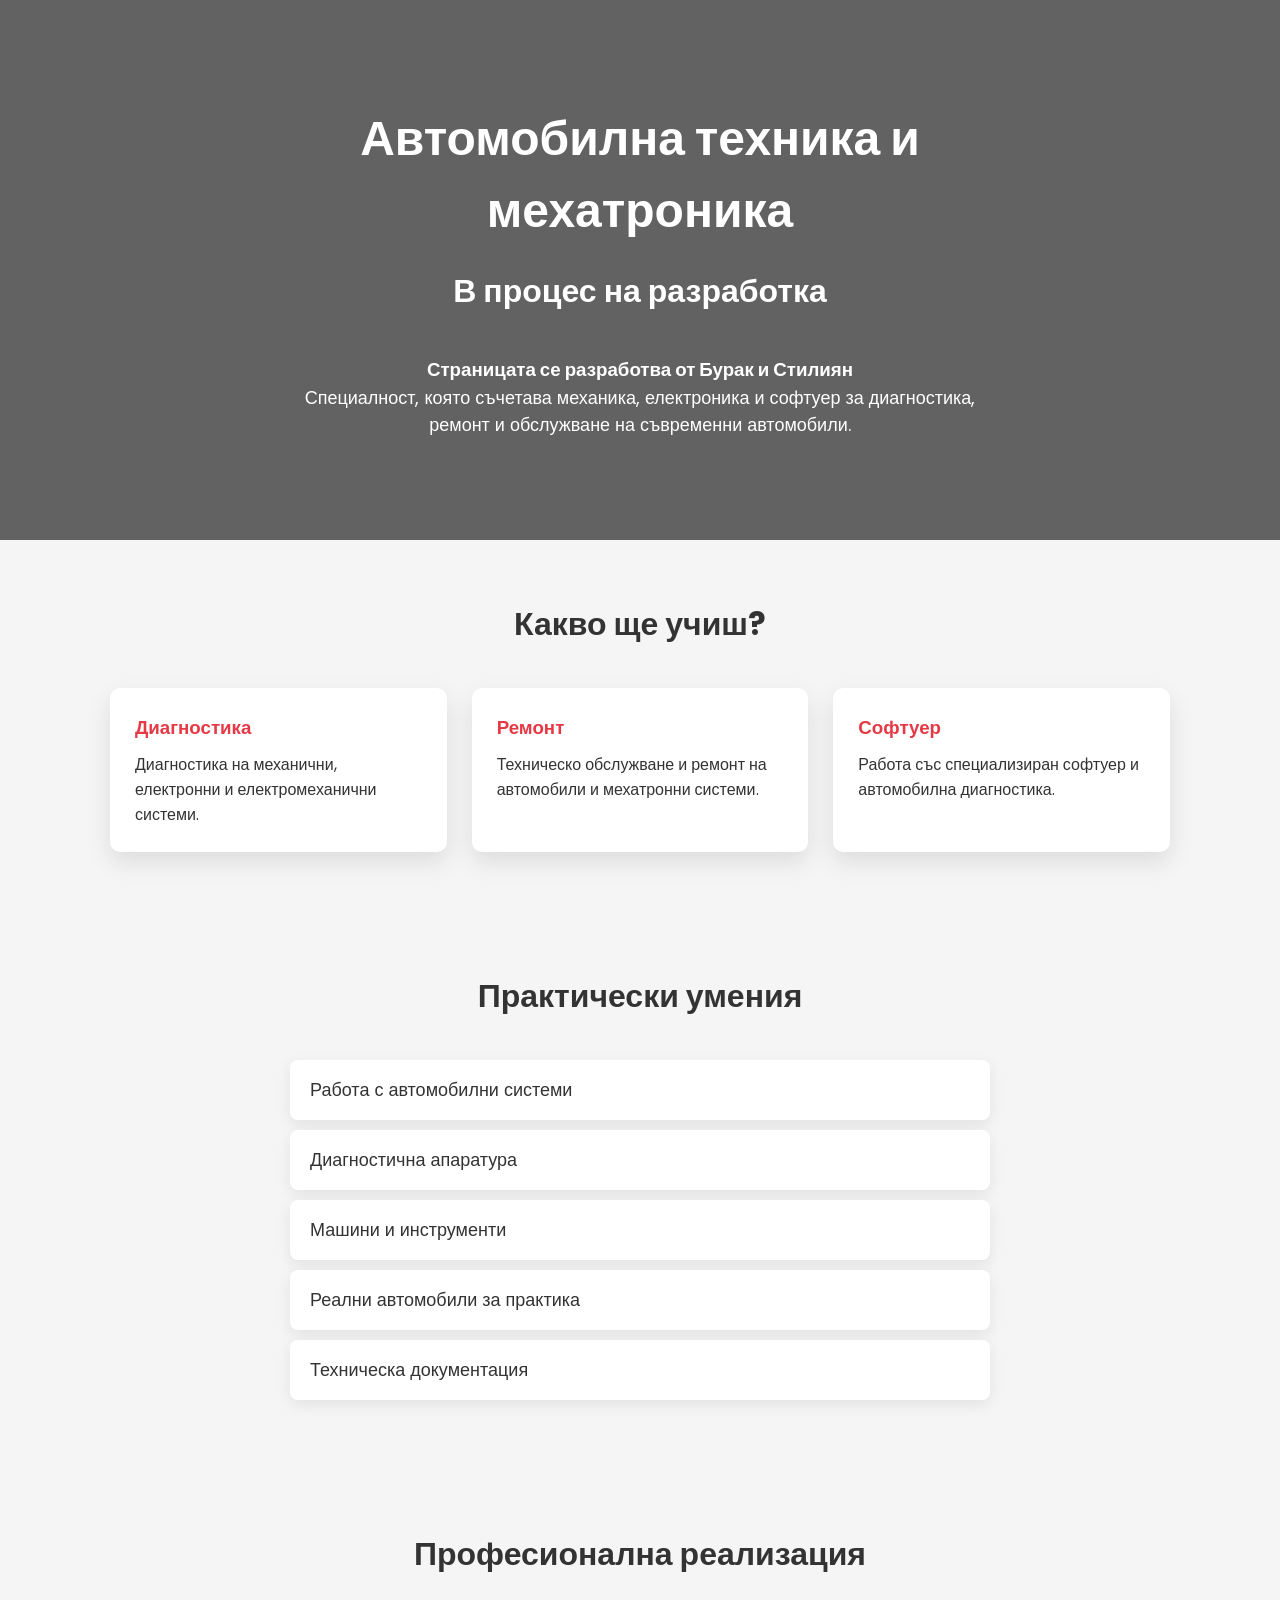
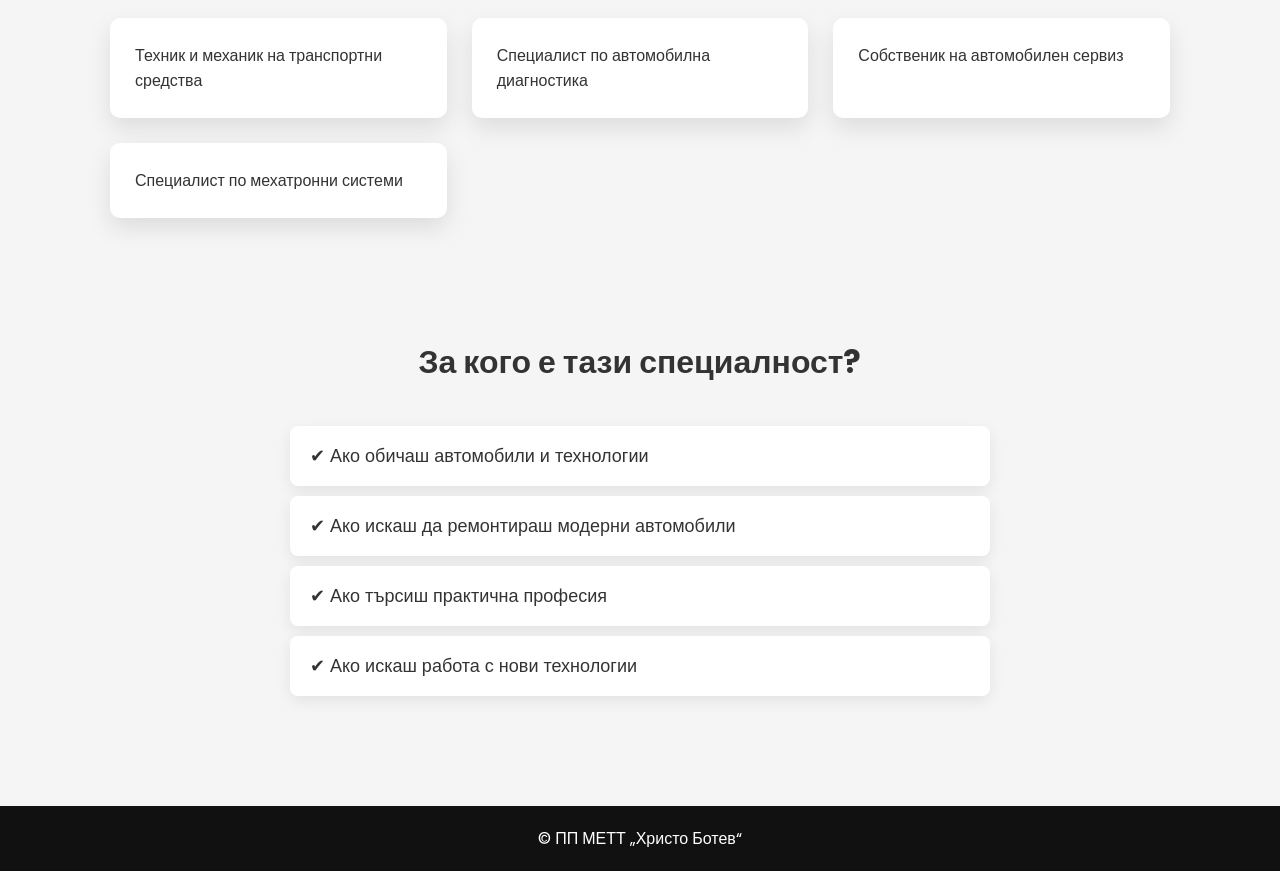
==== atm.html @ 53773944 "Burak index" ====
<!DOCTYPE html>
<html lang="bg">
<head>

<meta charset="UTF-8">
<meta name="viewport" content="width=device-width, initial-scale=1.0">

<title>Автомобилна техника и мехатроника</title>

<link rel="stylesheet" href="Styles/atm.css">

<link rel="preconnect" href="https://fonts.googleapis.com">
<link href="https://fonts.googleapis.com/css2?family=Poppins:wght@300;400;600&display=swap" rel="stylesheet">

</head>

<body>

<header class="hero">

<div class="hero-text">
<h1>Автомобилна техника и мехатроника</h1>
<h2>В процес на разработка</h2>
<h3>Страницата се разработва от Бурак и Стилиян</h3>

<p>
Специалност, която съчетава механика, електроника и софтуер за диагностика,
ремонт и обслужване на съвременни автомобили.
</p>

</div>

</header>


<section class="container">

<h2>Какво ще учиш?</h2>

<div class="cards">

<div class="card">
<h3>Диагностика</h3>
<p>
Диагностика на механични, електронни и електромеханични системи.
</p>
</div>

<div class="card">
<h3>Ремонт</h3>
<p>
Техническо обслужване и ремонт на автомобили и мехатронни системи.
</p>
</div>

<div class="card">
<h3>Софтуер</h3>
<p>
Работа със специализиран софтуер и автомобилна диагностика.
</p>
</div>

</div>

</section>


<section class="container">

<h2>Практически умения</h2>

<ul class="modern-list">

<li>Работа с автомобилни системи</li>
<li>Диагностична апаратура</li>
<li>Машини и инструменти</li>
<li>Реални автомобили за практика</li>
<li>Техническа документация</li>

</ul>

</section>


<section class="container">

<h2>Професионална реализация</h2>

<div class="cards">

<div class="card">
<p>Техник и механик на транспортни средства</p>
</div>

<div class="card">
<p>Специалист по автомобилна диагностика</p>
</div>

<div class="card">
<p>Собственик на автомобилен сервиз</p>
</div>

<div class="card">
<p>Специалист по мехатронни системи</p>
</div>

</div>

</section>


<section class="container">

<h2>За кого е тази специалност?</h2>

<ul class="modern-list">

<li>✔ Ако обичаш автомобили и технологии</li>
<li>✔ Ако искаш да ремонтираш модерни автомобили</li>
<li>✔ Ако търсиш практична професия</li>
<li>✔ Ако искаш работа с нови технологии</li>

</ul>

</section>


<footer>

<p>© ПП МЕТТ „Христо Ботев“</p>

</footer>


</body>
</html>
---- Styles/atm.css ----
*{
    margin:0;
    padding:0;
    box-sizing:border-box;
    }
    
    body{
    font-family:'Poppins',sans-serif;
    background:#f5f5f5;
    color:#333;
    }
    
    .hero{
    height:60vh;
    background:url("../Images/avtomobilna-tehnika-i-mehatronika/car1.jpg") center/cover no-repeat;
    display:flex;
    align-items:center;
    justify-content:center;
    text-align:center;
    color:white;
    position:relative;
    }
    
    .hero::after{
    content:"";
    position:absolute;
    top:0;
    left:0;
    width:100%;
    height:100%;
    background:rgba(0,0,0,0.6);
    }
    
    .hero-text{
    position:relative;
    z-index:2;
    max-width:700px;
    }
    
    .hero h1{
    font-size:48px;
    margin-bottom:20px;
    }
    
    .hero p{
    font-size:18px;
    }
    
    .container{
    max-width:1100px;
    margin:auto;
    padding:60px 20px;
    }
    
    h2{
    text-align:center;
    margin-bottom:40px;
    font-size:32px;
    }
    
    .cards{
    display:grid;
    grid-template-columns:repeat(auto-fit,minmax(250px,1fr));
    gap:25px;
    }
    
    .card{
    background:white;
    padding:25px;
    border-radius:10px;
    box-shadow:0 10px 25px rgba(0,0,0,0.1);
    transition:0.3s;
    }
    
    .card:hover{
    transform:translateY(-8px);
    }
    
    .card h3{
    margin-bottom:10px;
    color:#e63946;
    }
    
    .modern-list{
    list-style:none;
    max-width:700px;
    margin:auto;
    font-size:18px;
    line-height:2;
    }
    
    .modern-list li{
    background:white;
    margin:10px 0;
    padding:12px 20px;
    border-radius:8px;
    box-shadow:0 5px 15px rgba(0,0,0,0.08);
    }
    
    footer{
    background:#111;
    color:white;
    text-align:center;
    padding:20px;
    margin-top:40px;
    }
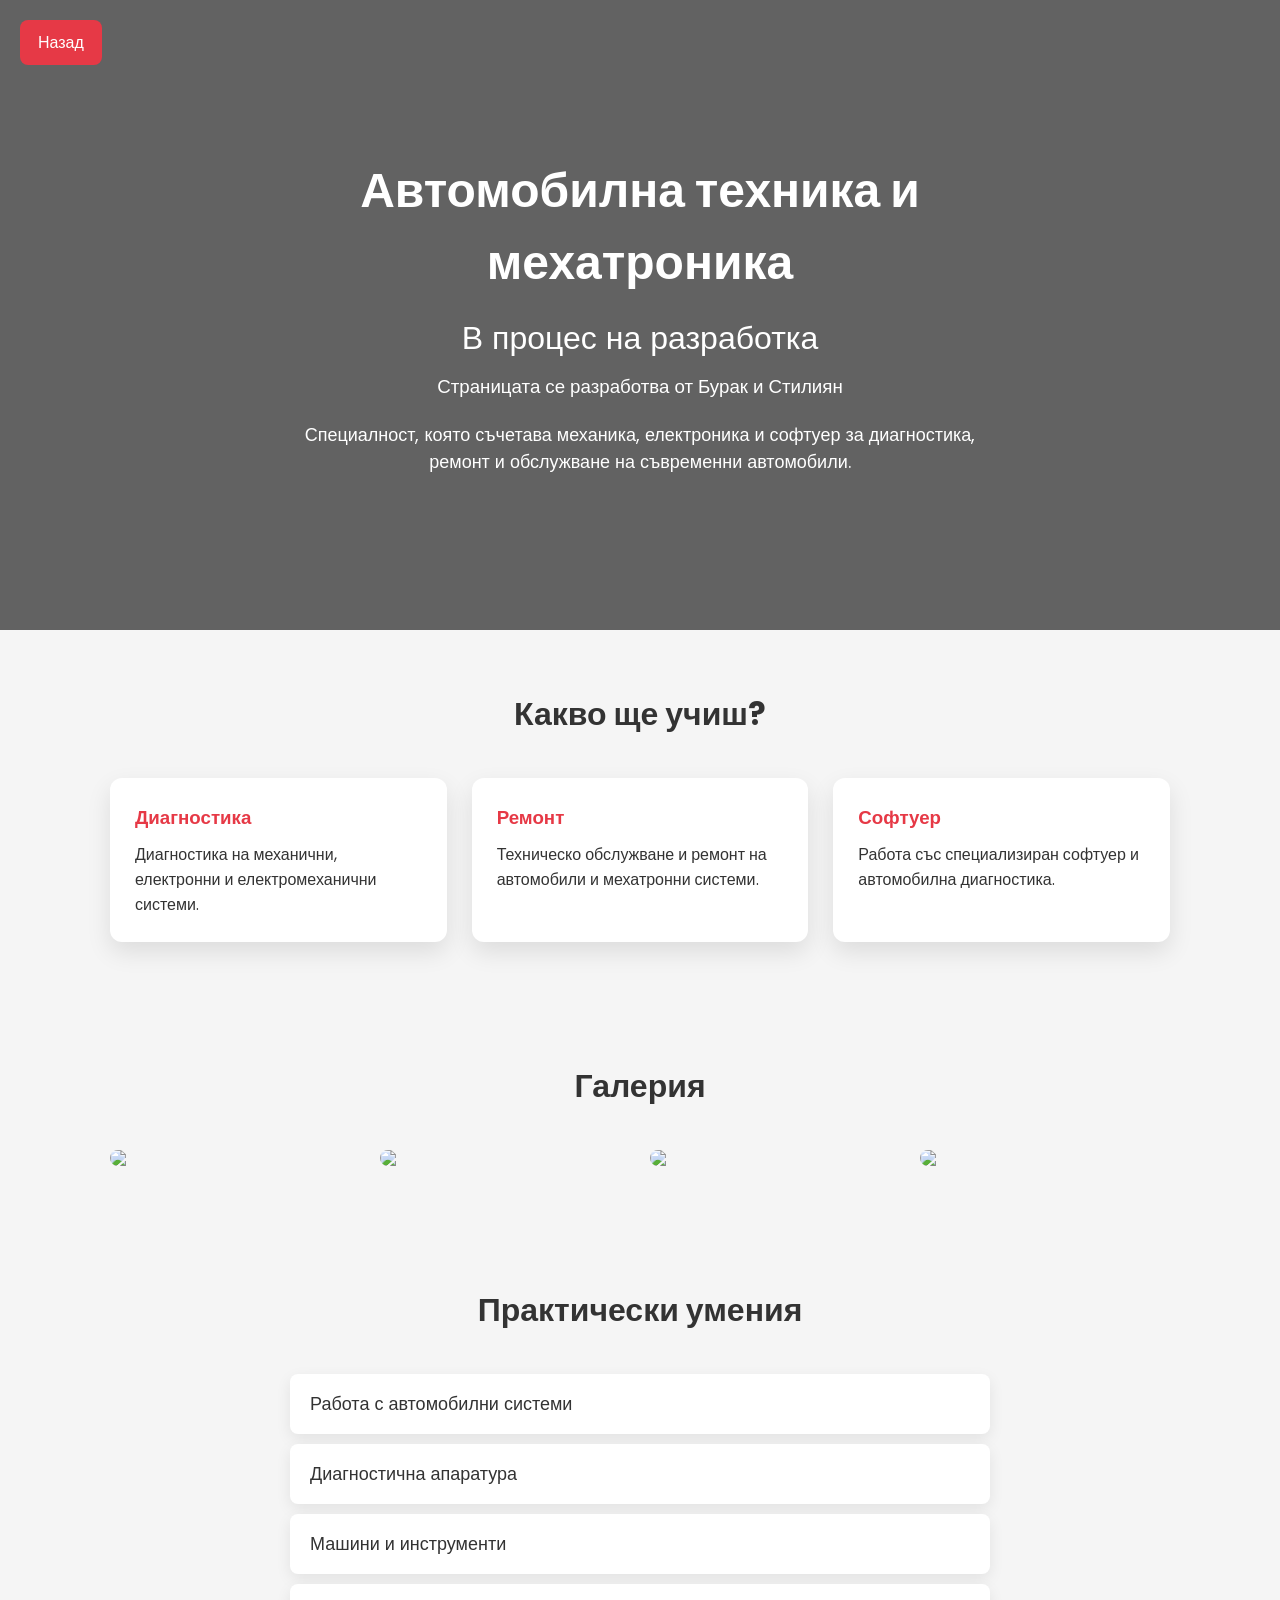
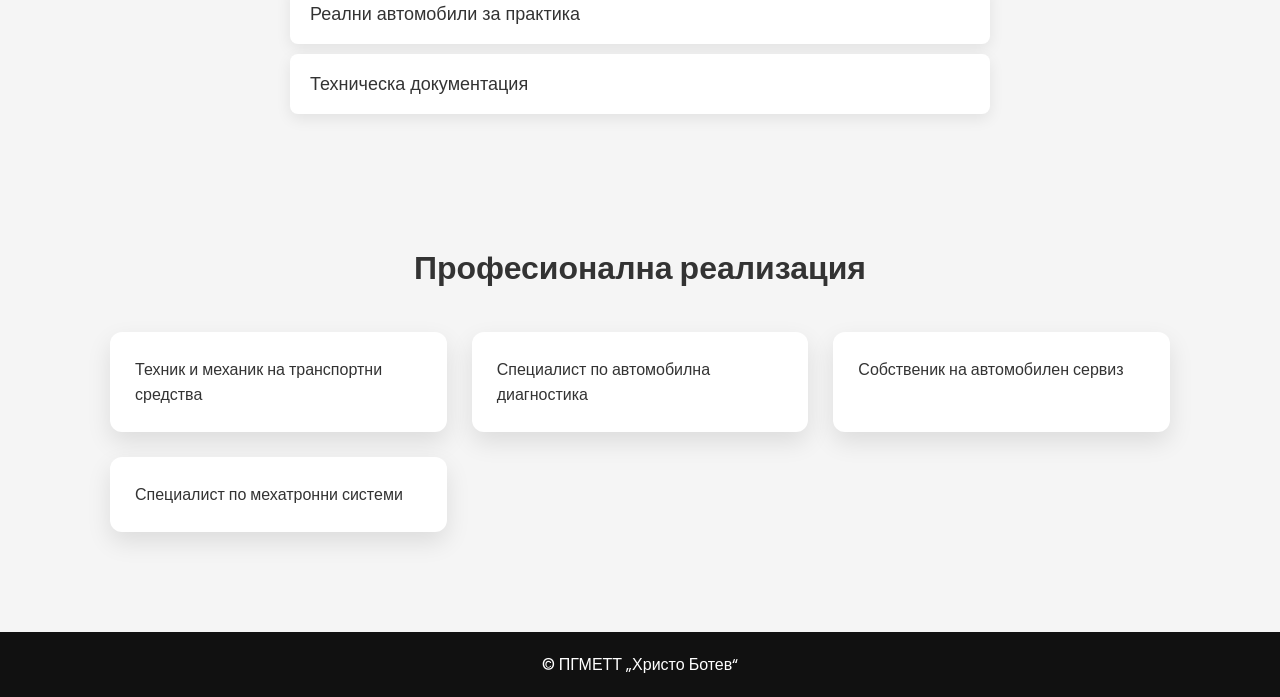
==== commit bb666bc5: "new added" ====
--- a/atm.html
+++ b/atm.html
@@ -9,12 +9,24 @@
 
 <link rel="stylesheet" href="Styles/atm.css">
 
-<link rel="preconnect" href="https://fonts.googleapis.com">
-<link href="https://fonts.googleapis.com/css2?family=Poppins:wght@300;400;600&display=swap" rel="stylesheet">
+<head>
 
-</head>
+    <meta charset="UTF-8">
+    <meta name="viewport" content="width=device-width, initial-scale=1.0">
+    
+    <title>Автомобилна техника и мехатроника</title>
+    
+    <link rel="stylesheet" href="Styles/atm.css">
+    
+    <link rel="preconnect" href="https://fonts.googleapis.com">
+    <link href="https://fonts.googleapis.com/css2?family=Poppins:wght@300;400;600&display=swap" rel="stylesheet">
+    
+    </head>       
+
 
 <body>
+ 
+    <a href="index.html" class="back-btn"> Назад</a>
 
 <header class="hero">
 
@@ -41,24 +53,34 @@
 
 <div class="card">
 <h3>Диагностика</h3>
-<p>
-Диагностика на механични, електронни и електромеханични системи.
-</p>
+<p>Диагностика на механични, електронни и електромеханични системи.</p>
 </div>
 
 <div class="card">
 <h3>Ремонт</h3>
-<p>
-Техническо обслужване и ремонт на автомобили и мехатронни системи.
-</p>
+<p>Техническо обслужване и ремонт на автомобили и мехатронни системи.</p>
 </div>
 
 <div class="card">
 <h3>Софтуер</h3>
-<p>
-Работа със специализиран софтуер и автомобилна диагностика.
-</p>
+<p>Работа със специализиран софтуер и автомобилна диагностика.</p>
 </div>
+
+</div>
+
+</section>
+
+
+<section class="container">
+
+<h2>Галерия</h2>
+
+<div class="gallery">
+
+<img src="Images/avtomobilna-tehnika-i-mehatronika/car1.jpg">
+<img src="Images/avtomobilna-tehnika-i-mehatronika/car2.jpg">
+<img src="Images/avtomobilna-tehnika-i-mehatronika/car3.jpg">
+<img src="Images/avtomobilna-tehnika-i-mehatronika/car4.jpg">
 
 </div>
 
@@ -109,28 +131,9 @@
 </section>
 
 
-<section class="container">
-
-<h2>За кого е тази специалност?</h2>
-
-<ul class="modern-list">
-
-<li>✔ Ако обичаш автомобили и технологии</li>
-<li>✔ Ако искаш да ремонтираш модерни автомобили</li>
-<li>✔ Ако търсиш практична професия</li>
-<li>✔ Ако искаш работа с нови технологии</li>
-
-</ul>
-
-</section>
-
-
 <footer>
-
-<p>© ПП МЕТТ „Христо Ботев“</p>
-
+<p>© ПГМЕТТ „Христо Ботев“</p>
 </footer>
-
 
 </body>
 </html>
--- a/Styles/atm.css
+++ b/Styles/atm.css
@@ -1,106 +1,169 @@
 *{
-    margin:0;
-    padding:0;
-    box-sizing:border-box;
-    }
-    
-    body{
-    font-family:'Poppins',sans-serif;
-    background:#f5f5f5;
-    color:#333;
-    }
-    
-    .hero{
-    height:60vh;
-    background:url("../Images/avtomobilna-tehnika-i-mehatronika/car1.jpg") center/cover no-repeat;
-    display:flex;
-    align-items:center;
-    justify-content:center;
-    text-align:center;
+margin:0;
+padding:0;
+box-sizing:border-box;
+}
+
+body{
+font-family:'Poppins',sans-serif;
+background:#f5f5f5;
+color:#333;
+}
+
+/* BACK BUTTON */
+
+.back-btn{
+    position:fixed;
+    top:20px;
+    left:20px;
+    background:#e63946;
     color:white;
-    position:relative;
-    }
-    
-    .hero::after{
-    content:"";
-    position:absolute;
-    top:0;
-    left:0;
-    width:100%;
-    height:100%;
-    background:rgba(0,0,0,0.6);
-    }
-    
-    .hero-text{
-    position:relative;
-    z-index:2;
-    max-width:700px;
-    }
-    
-    .hero h1{
-    font-size:48px;
-    margin-bottom:20px;
-    }
-    
-    .hero p{
-    font-size:18px;
-    }
-    
-    .container{
-    max-width:1100px;
-    margin:auto;
-    padding:60px 20px;
-    }
-    
-    h2{
-    text-align:center;
-    margin-bottom:40px;
-    font-size:32px;
-    }
-    
-    .cards{
-    display:grid;
-    grid-template-columns:repeat(auto-fit,minmax(250px,1fr));
-    gap:25px;
-    }
-    
-    .card{
-    background:white;
-    padding:25px;
-    border-radius:10px;
-    box-shadow:0 10px 25px rgba(0,0,0,0.1);
+    border:none;
+    padding:10px 18px;
+    border-radius:8px;
+    font-size:16px;
+    cursor:pointer;
+    z-index:1000;
     transition:0.3s;
-    }
-    
-    .card:hover{
-    transform:translateY(-8px);
-    }
-    
-    .card h3{
-    margin-bottom:10px;
-    color:#e63946;
-    }
-    
-    .modern-list{
-    list-style:none;
-    max-width:700px;
-    margin:auto;
-    font-size:18px;
-    line-height:2;
-    }
-    
-    .modern-list li{
-    background:white;
-    margin:10px 0;
-    padding:12px 20px;
-    border-radius:8px;
-    box-shadow:0 5px 15px rgba(0,0,0,0.08);
-    }
-    
-    footer{
-    background:#111;
-    color:white;
-    text-align:center;
-    padding:20px;
-    margin-top:40px;
-    }+    text-decoration: none;  /* премахва подчертаването */
+    display: inline-block;  /* гарантира, че padding работи добре */
+  }
+  
+  .back-btn:hover{
+    background:#c1121f;
+  }
+
+/* HERO */
+
+.hero{
+height:70vh;
+background:url("../Images/avtomobilna-tehnika-i-mehatronika/car1.jpg") center/cover no-repeat;
+display:flex;
+align-items:center;
+justify-content:center;
+text-align:center;
+color:white;
+position:relative;
+}
+
+.hero::after{
+content:"";
+position:absolute;
+top:0;
+left:0;
+width:100%;
+height:100%;
+background:rgba(0,0,0,0.6);
+}
+
+.hero-text{
+position:relative;
+z-index:2;
+max-width:700px;
+}
+
+.hero h1{
+font-size:48px;
+margin-bottom:15px;
+}
+
+.hero h2{
+font-weight:300;
+margin-bottom:10px;
+}
+
+.hero h3{
+font-weight:300;
+margin-bottom:20px;
+}
+
+.hero p{
+font-size:18px;
+}
+
+/* SECTIONS */
+
+.container{
+max-width:1100px;
+margin:auto;
+padding:60px 20px;
+}
+
+h2{
+text-align:center;
+margin-bottom:40px;
+font-size:32px;
+}
+
+/* CARDS */
+
+.cards{
+display:grid;
+grid-template-columns:repeat(auto-fit,minmax(250px,1fr));
+gap:25px;
+}
+
+.card{
+background:white;
+padding:25px;
+border-radius:12px;
+box-shadow:0 10px 25px rgba(0,0,0,0.1);
+transition:0.3s;
+}
+
+.card:hover{
+transform:translateY(-10px);
+box-shadow:0 15px 35px rgba(0,0,0,0.15);
+}
+
+.card h3{
+margin-bottom:10px;
+color:#e63946;
+}
+
+/* LIST */
+
+.modern-list{
+list-style:none;
+max-width:700px;
+margin:auto;
+font-size:18px;
+line-height:2;
+}
+
+.modern-list li{
+background:white;
+margin:10px 0;
+padding:12px 20px;
+border-radius:8px;
+box-shadow:0 5px 15px rgba(0,0,0,0.08);
+}
+
+/* GALLERY */
+
+.gallery{
+display:grid;
+grid-template-columns:repeat(auto-fit,minmax(250px,1fr));
+gap:20px;
+}
+
+.gallery img{
+width:100%;
+border-radius:10px;
+transition:0.4s;
+cursor:pointer;
+}
+
+.gallery img:hover{
+transform:scale(1.05);
+}
+
+/* FOOTER */
+
+footer{
+background:#111;
+color:white;
+text-align:center;
+padding:20px;
+margin-top:40px;
+}
--- a/Styles/atm.css
+++ b/Styles/atm.css
@@ -1,106 +1,169 @@
 *{
-    margin:0;
-    padding:0;
-    box-sizing:border-box;
-    }
-    
-    body{
-    font-family:'Poppins',sans-serif;
-    background:#f5f5f5;
-    color:#333;
-    }
-    
-    .hero{
-    height:60vh;
-    background:url("../Images/avtomobilna-tehnika-i-mehatronika/car1.jpg") center/cover no-repeat;
-    display:flex;
-    align-items:center;
-    justify-content:center;
-    text-align:center;
+margin:0;
+padding:0;
+box-sizing:border-box;
+}
+
+body{
+font-family:'Poppins',sans-serif;
+background:#f5f5f5;
+color:#333;
+}
+
+/* BACK BUTTON */
+
+.back-btn{
+    position:fixed;
+    top:20px;
+    left:20px;
+    background:#e63946;
     color:white;
-    position:relative;
-    }
-    
-    .hero::after{
-    content:"";
-    position:absolute;
-    top:0;
-    left:0;
-    width:100%;
-    height:100%;
-    background:rgba(0,0,0,0.6);
-    }
-    
-    .hero-text{
-    position:relative;
-    z-index:2;
-    max-width:700px;
-    }
-    
-    .hero h1{
-    font-size:48px;
-    margin-bottom:20px;
-    }
-    
-    .hero p{
-    font-size:18px;
-    }
-    
-    .container{
-    max-width:1100px;
-    margin:auto;
-    padding:60px 20px;
-    }
-    
-    h2{
-    text-align:center;
-    margin-bottom:40px;
-    font-size:32px;
-    }
-    
-    .cards{
-    display:grid;
-    grid-template-columns:repeat(auto-fit,minmax(250px,1fr));
-    gap:25px;
-    }
-    
-    .card{
-    background:white;
-    padding:25px;
-    border-radius:10px;
-    box-shadow:0 10px 25px rgba(0,0,0,0.1);
+    border:none;
+    padding:10px 18px;
+    border-radius:8px;
+    font-size:16px;
+    cursor:pointer;
+    z-index:1000;
     transition:0.3s;
-    }
-    
-    .card:hover{
-    transform:translateY(-8px);
-    }
-    
-    .card h3{
-    margin-bottom:10px;
-    color:#e63946;
-    }
-    
-    .modern-list{
-    list-style:none;
-    max-width:700px;
-    margin:auto;
-    font-size:18px;
-    line-height:2;
-    }
-    
-    .modern-list li{
-    background:white;
-    margin:10px 0;
-    padding:12px 20px;
-    border-radius:8px;
-    box-shadow:0 5px 15px rgba(0,0,0,0.08);
-    }
-    
-    footer{
-    background:#111;
-    color:white;
-    text-align:center;
-    padding:20px;
-    margin-top:40px;
-    }+    text-decoration: none;  /* премахва подчертаването */
+    display: inline-block;  /* гарантира, че padding работи добре */
+  }
+  
+  .back-btn:hover{
+    background:#c1121f;
+  }
+
+/* HERO */
+
+.hero{
+height:70vh;
+background:url("../Images/avtomobilna-tehnika-i-mehatronika/car1.jpg") center/cover no-repeat;
+display:flex;
+align-items:center;
+justify-content:center;
+text-align:center;
+color:white;
+position:relative;
+}
+
+.hero::after{
+content:"";
+position:absolute;
+top:0;
+left:0;
+width:100%;
+height:100%;
+background:rgba(0,0,0,0.6);
+}
+
+.hero-text{
+position:relative;
+z-index:2;
+max-width:700px;
+}
+
+.hero h1{
+font-size:48px;
+margin-bottom:15px;
+}
+
+.hero h2{
+font-weight:300;
+margin-bottom:10px;
+}
+
+.hero h3{
+font-weight:300;
+margin-bottom:20px;
+}
+
+.hero p{
+font-size:18px;
+}
+
+/* SECTIONS */
+
+.container{
+max-width:1100px;
+margin:auto;
+padding:60px 20px;
+}
+
+h2{
+text-align:center;
+margin-bottom:40px;
+font-size:32px;
+}
+
+/* CARDS */
+
+.cards{
+display:grid;
+grid-template-columns:repeat(auto-fit,minmax(250px,1fr));
+gap:25px;
+}
+
+.card{
+background:white;
+padding:25px;
+border-radius:12px;
+box-shadow:0 10px 25px rgba(0,0,0,0.1);
+transition:0.3s;
+}
+
+.card:hover{
+transform:translateY(-10px);
+box-shadow:0 15px 35px rgba(0,0,0,0.15);
+}
+
+.card h3{
+margin-bottom:10px;
+color:#e63946;
+}
+
+/* LIST */
+
+.modern-list{
+list-style:none;
+max-width:700px;
+margin:auto;
+font-size:18px;
+line-height:2;
+}
+
+.modern-list li{
+background:white;
+margin:10px 0;
+padding:12px 20px;
+border-radius:8px;
+box-shadow:0 5px 15px rgba(0,0,0,0.08);
+}
+
+/* GALLERY */
+
+.gallery{
+display:grid;
+grid-template-columns:repeat(auto-fit,minmax(250px,1fr));
+gap:20px;
+}
+
+.gallery img{
+width:100%;
+border-radius:10px;
+transition:0.4s;
+cursor:pointer;
+}
+
+.gallery img:hover{
+transform:scale(1.05);
+}
+
+/* FOOTER */
+
+footer{
+background:#111;
+color:white;
+text-align:center;
+padding:20px;
+margin-top:40px;
+}
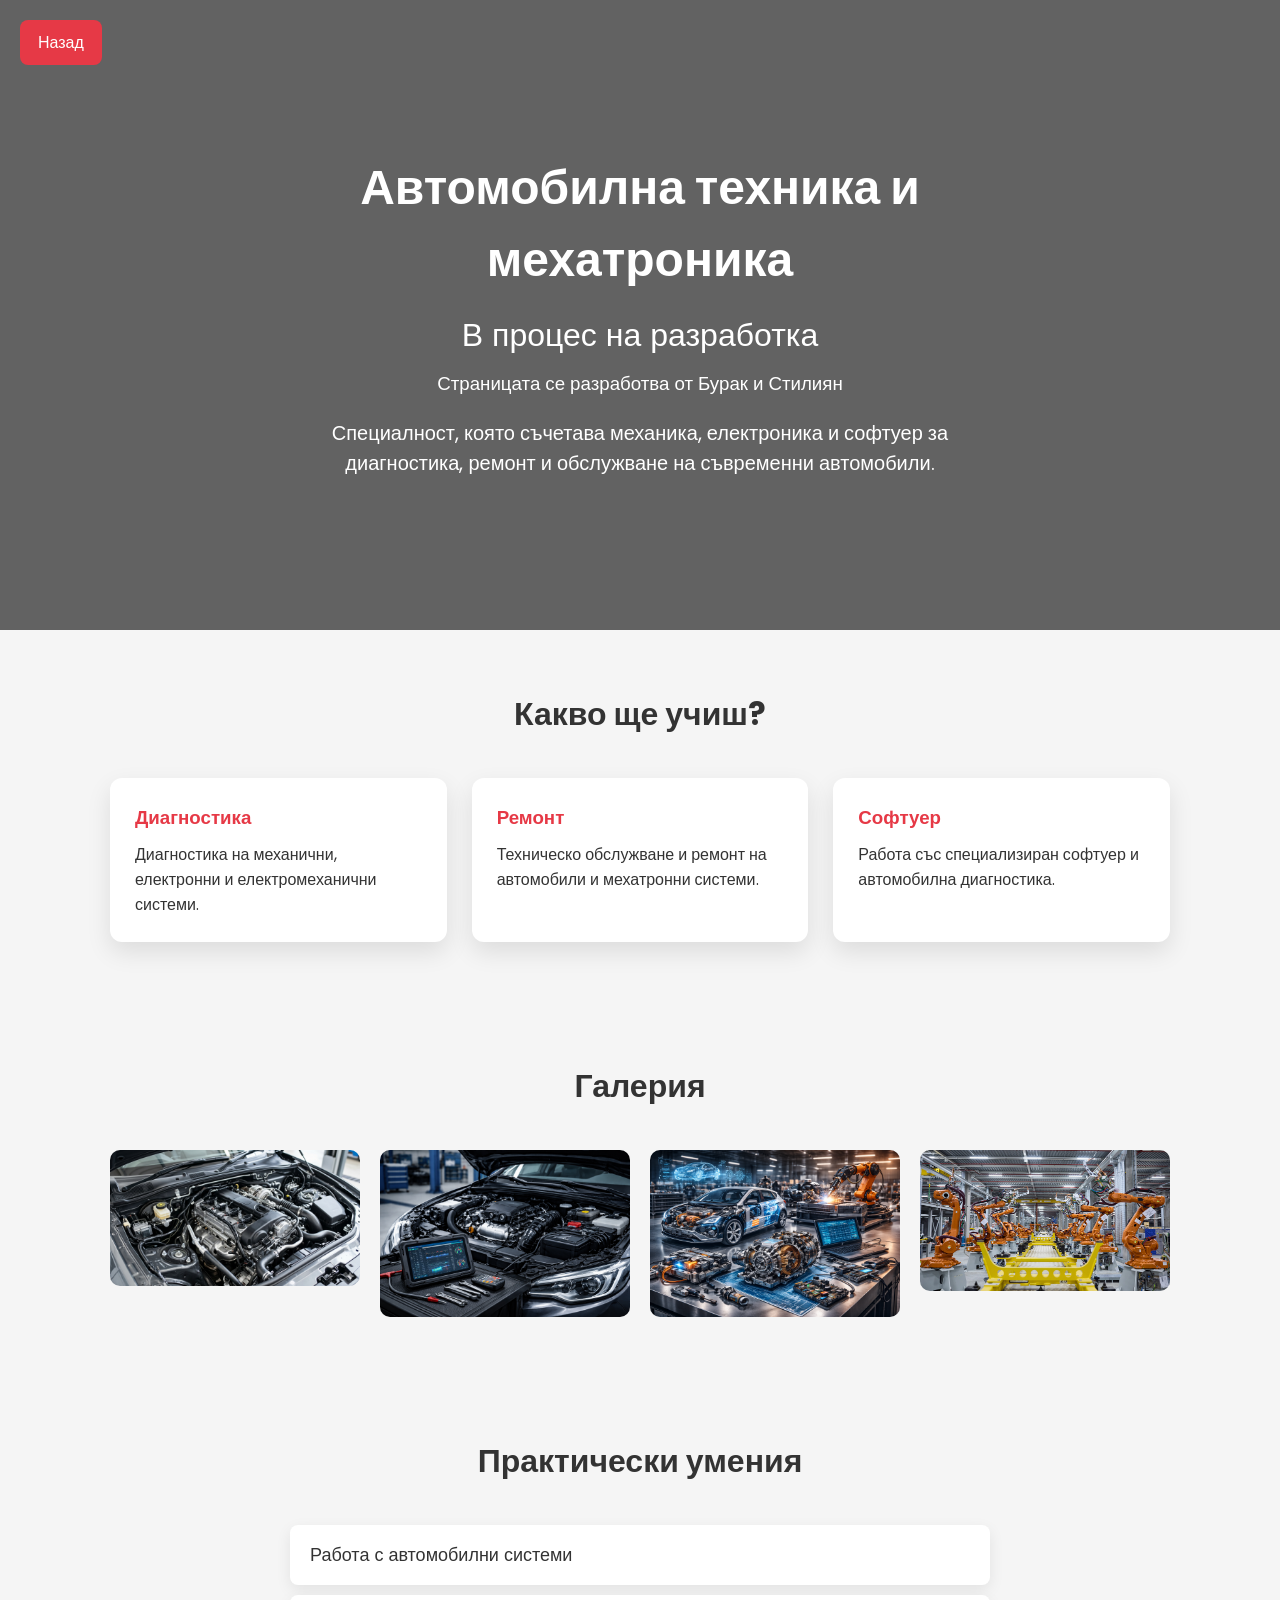
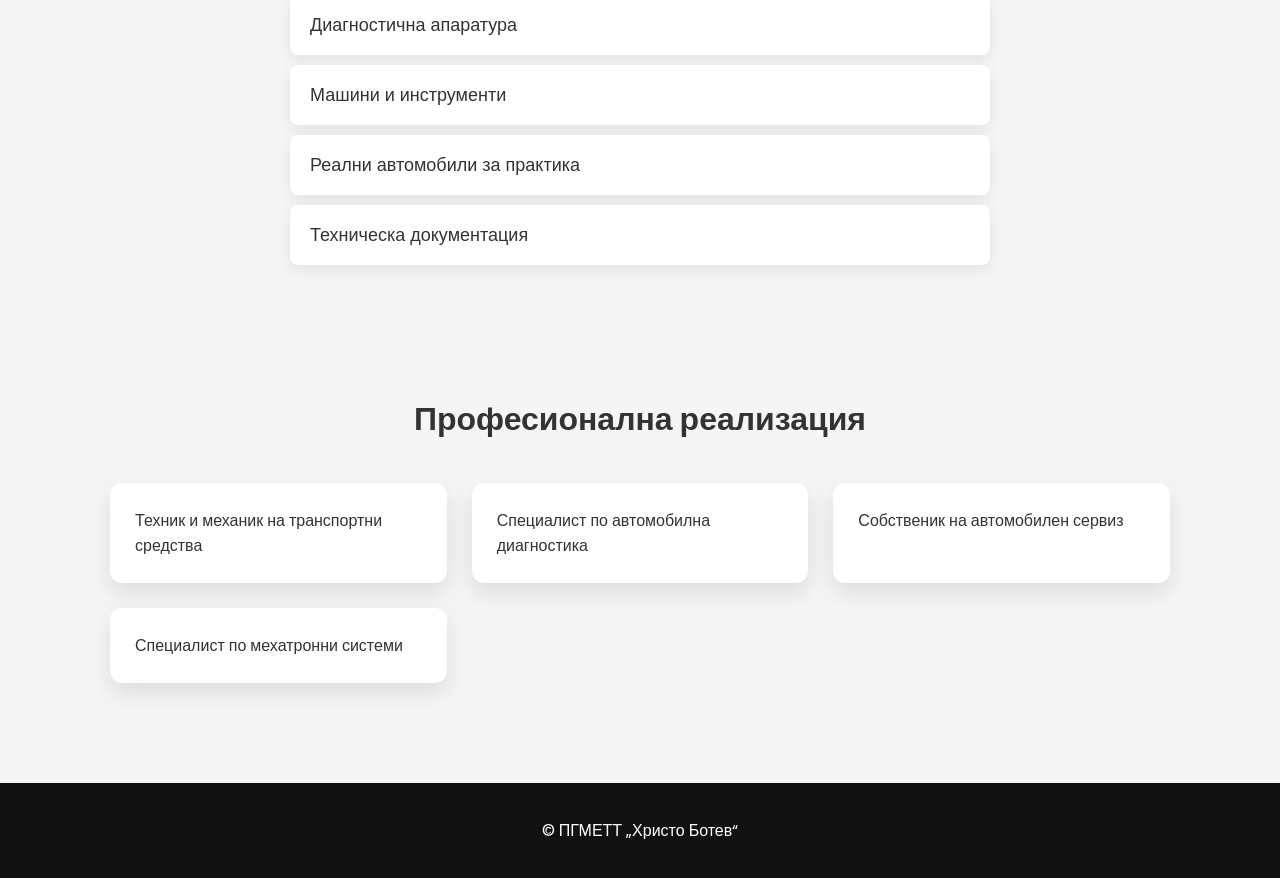
==== commit 99f4ff96: "add" ====
--- a/atm.html
+++ b/atm.html
@@ -77,10 +77,10 @@
 
 <div class="gallery">
 
-<img src="Images/avtomobilna-tehnika-i-mehatronika/car1.jpg">
-<img src="Images/avtomobilna-tehnika-i-mehatronika/car2.jpg">
-<img src="Images/avtomobilna-tehnika-i-mehatronika/car3.jpg">
-<img src="Images/avtomobilna-tehnika-i-mehatronika/car4.jpg">
+<img src="Images/atm/car3.png">
+<img src="Images/atm/car1.png">
+<img src="Images/atm/car2.png">
+<img src="Images/atm/car4.png">
 
 </div>
 
--- a/Styles/atm.css
+++ b/Styles/atm.css
@@ -78,7 +78,7 @@
 }
 
 .hero p{
-font-size:18px;
+font-size:20px;
 }
 
 /* SECTIONS */
@@ -164,6 +164,6 @@
 background:#111;
 color:white;
 text-align:center;
-padding:20px;
+padding:35px;
 margin-top:40px;
 }
--- a/Styles/atm.css
+++ b/Styles/atm.css
@@ -78,7 +78,7 @@
 }
 
 .hero p{
-font-size:18px;
+font-size:20px;
 }
 
 /* SECTIONS */
@@ -164,6 +164,6 @@
 background:#111;
 color:white;
 text-align:center;
-padding:20px;
+padding:35px;
 margin-top:40px;
 }
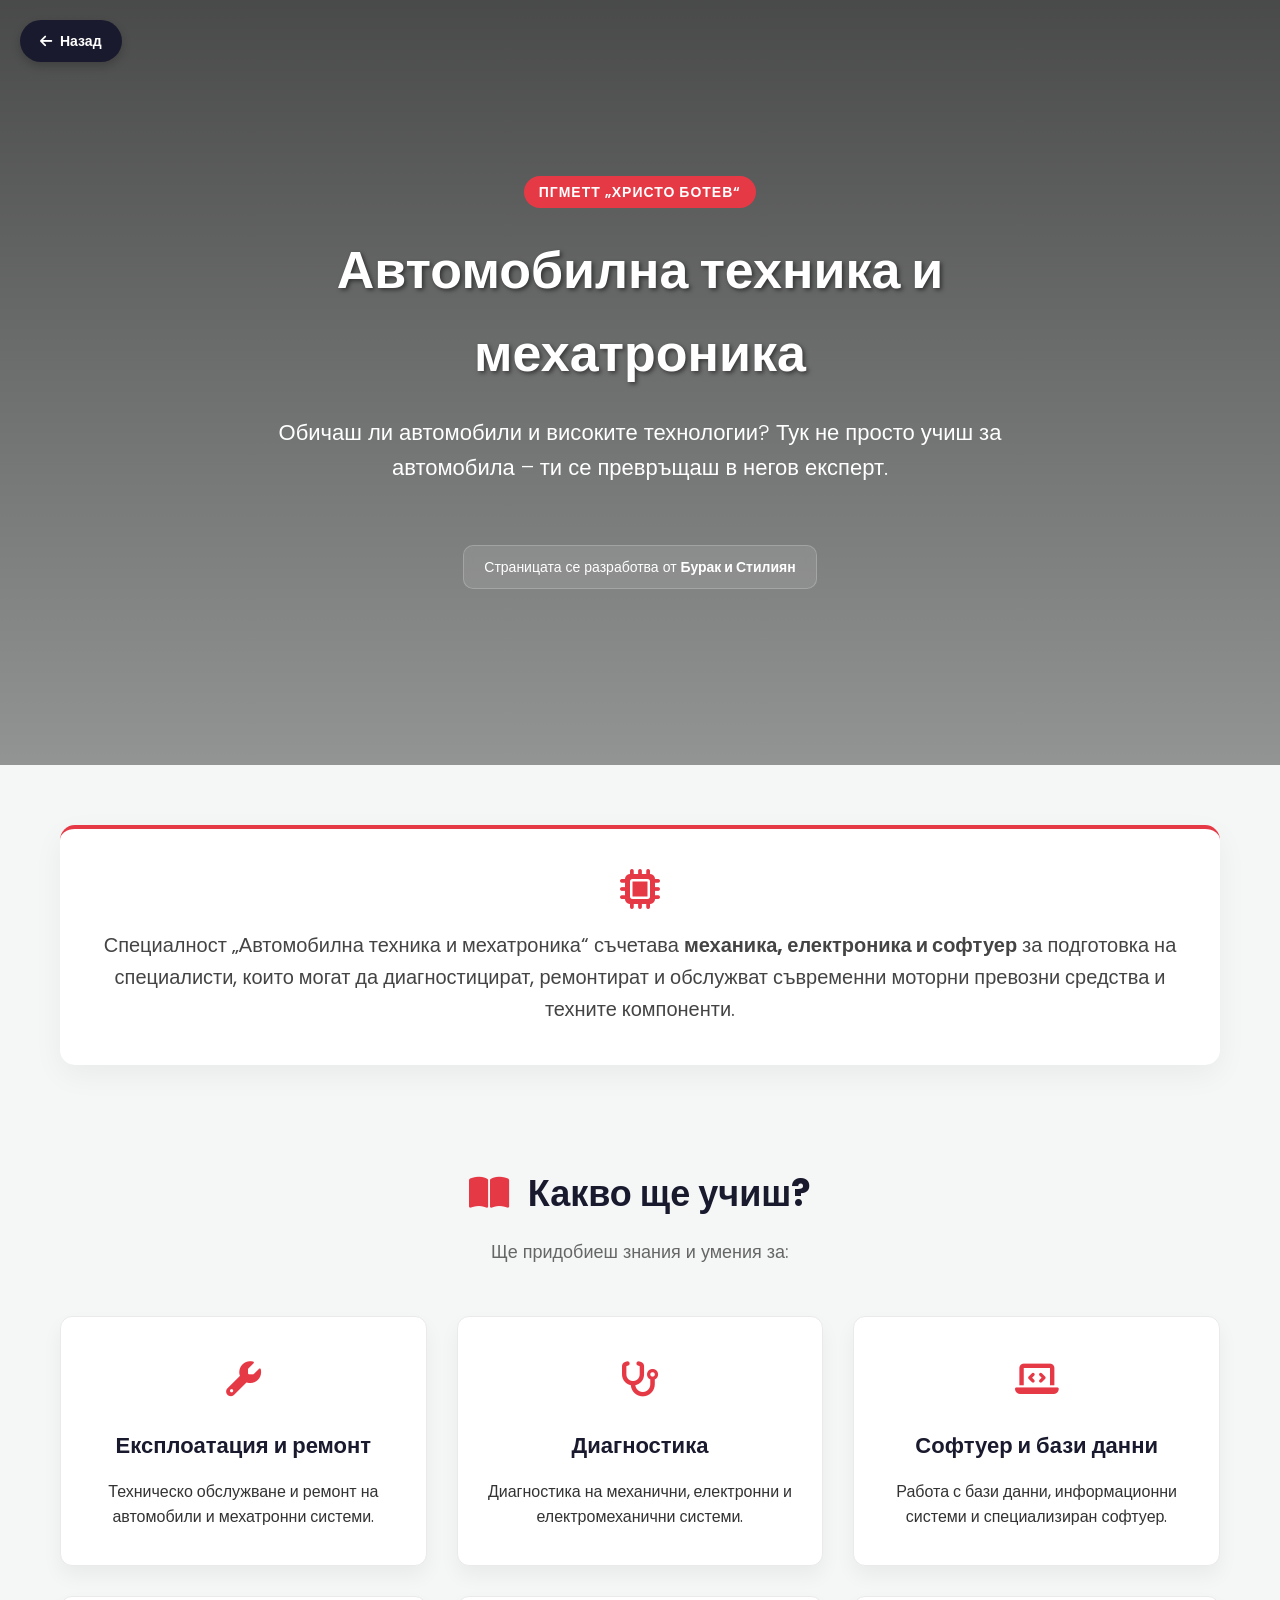
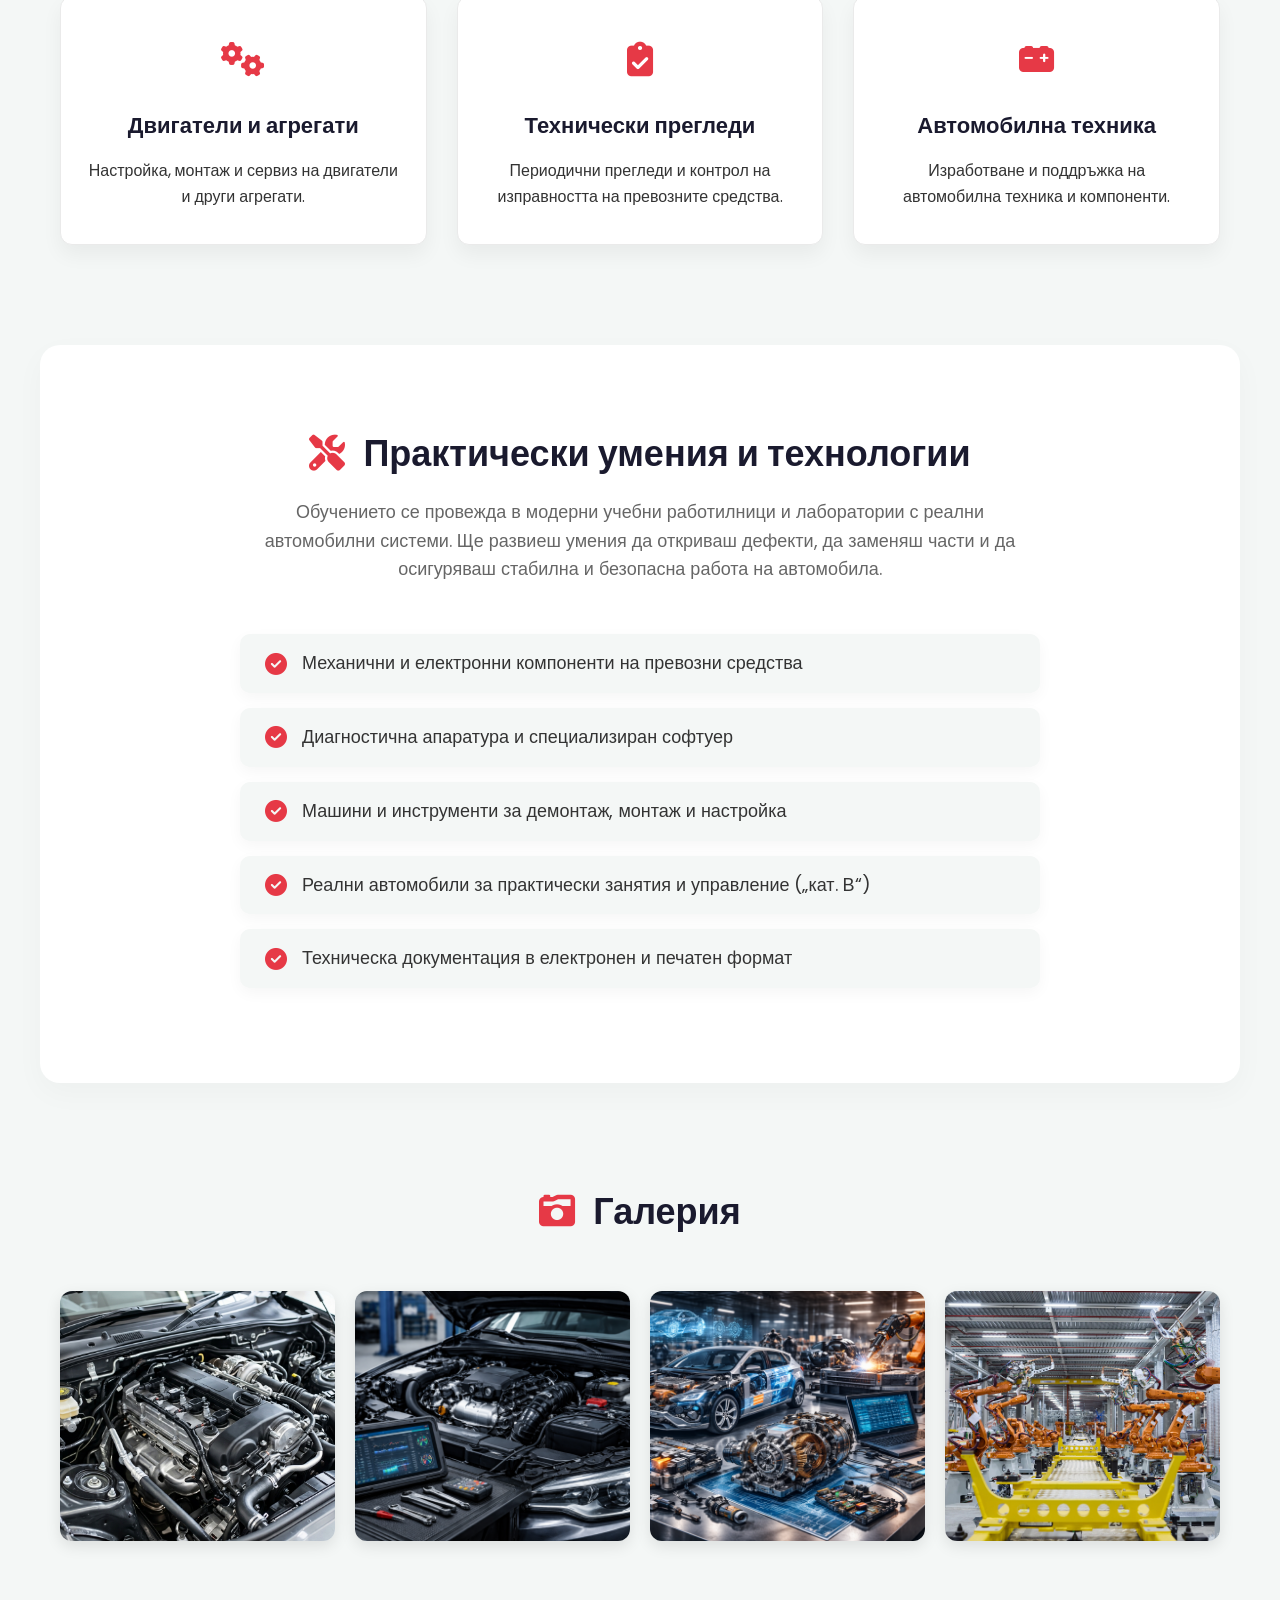
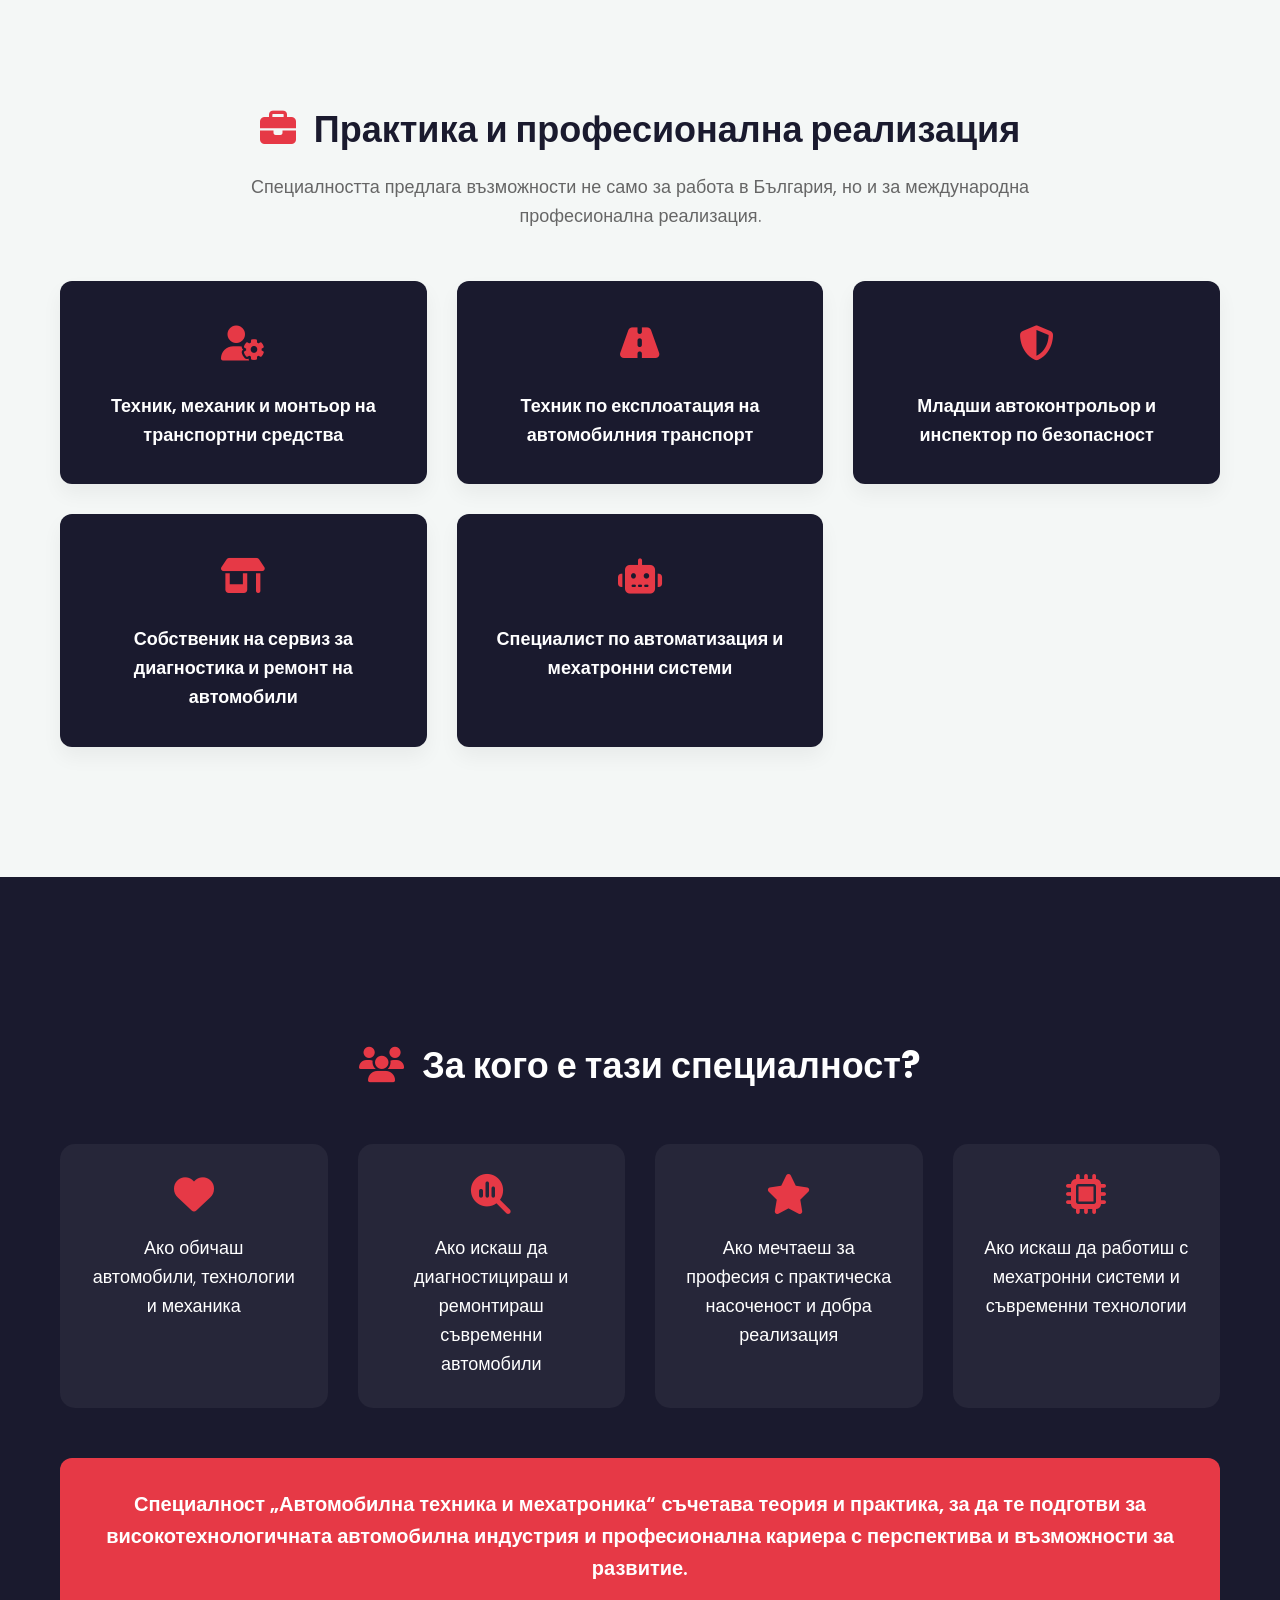
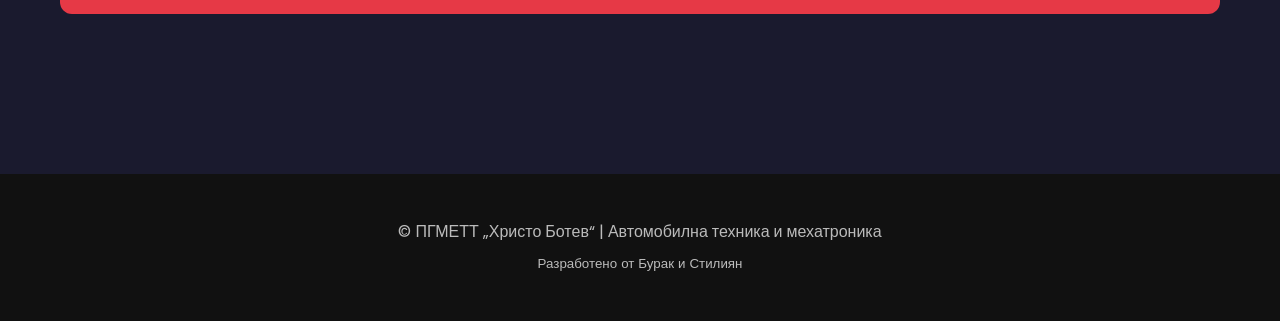
==== commit 320862ec: "new add" ====
--- a/atm.html
+++ b/atm.html
@@ -1,139 +1,203 @@
 <!DOCTYPE html>
 <html lang="bg">
 <head>
-
-<meta charset="UTF-8">
-<meta name="viewport" content="width=device-width, initial-scale=1.0">
-
-<title>Автомобилна техника и мехатроника</title>
-
-<link rel="stylesheet" href="Styles/atm.css">
-
-<head>
-
     <meta charset="UTF-8">
     <meta name="viewport" content="width=device-width, initial-scale=1.0">
-    
     <title>Автомобилна техника и мехатроника</title>
     
     <link rel="stylesheet" href="Styles/atm.css">
     
     <link rel="preconnect" href="https://fonts.googleapis.com">
-    <link href="https://fonts.googleapis.com/css2?family=Poppins:wght@300;400;600&display=swap" rel="stylesheet">
-    
-    </head>       
-
-
+    <link rel="preconnect" href="https://fonts.gstatic.com" crossorigin>
+    <link href="https://fonts.googleapis.com/css2?family=Poppins:wght@300;400;600;700&display=swap" rel="stylesheet">
+    
+    <link rel="stylesheet" href="https://cdnjs.cloudflare.com/ajax/libs/font-awesome/6.4.0/css/all.min.css">
+
+    
+</head> 
 <body>
  
-    <a href="index.html" class="back-btn"> Назад</a>
-
-<header class="hero">
-
-<div class="hero-text">
-<h1>Автомобилна техника и мехатроника</h1>
-<h2>В процес на разработка</h2>
-<h3>Страницата се разработва от Бурак и Стилиян</h3>
-
-<p>
-Специалност, която съчетава механика, електроника и софтуер за диагностика,
-ремонт и обслужване на съвременни автомобили.
-</p>
-
-</div>
-
-</header>
-
-
-<section class="container">
-
-<h2>Какво ще учиш?</h2>
-
-<div class="cards">
-
-<div class="card">
-<h3>Диагностика</h3>
-<p>Диагностика на механични, електронни и електромеханични системи.</p>
-</div>
-
-<div class="card">
-<h3>Ремонт</h3>
-<p>Техническо обслужване и ремонт на автомобили и мехатронни системи.</p>
-</div>
-
-<div class="card">
-<h3>Софтуер</h3>
-<p>Работа със специализиран софтуер и автомобилна диагностика.</p>
-</div>
-
-</div>
-
-</section>
-
-
-<section class="container">
-
-<h2>Галерия</h2>
-
-<div class="gallery">
-
-<img src="Images/atm/car3.png">
-<img src="Images/atm/car1.png">
-<img src="Images/atm/car2.png">
-<img src="Images/atm/car4.png">
-
-</div>
-
-</section>
-
-
-<section class="container">
-
-<h2>Практически умения</h2>
-
-<ul class="modern-list">
-
-<li>Работа с автомобилни системи</li>
-<li>Диагностична апаратура</li>
-<li>Машини и инструменти</li>
-<li>Реални автомобили за практика</li>
-<li>Техническа документация</li>
-
-</ul>
-
-</section>
-
-
-<section class="container">
-
-<h2>Професионална реализация</h2>
-
-<div class="cards">
-
-<div class="card">
-<p>Техник и механик на транспортни средства</p>
-</div>
-
-<div class="card">
-<p>Специалист по автомобилна диагностика</p>
-</div>
-
-<div class="card">
-<p>Собственик на автомобилен сервиз</p>
-</div>
-
-<div class="card">
-<p>Специалист по мехатронни системи</p>
-</div>
-
-</div>
-
-</section>
-
-
-<footer>
-<p>© ПГМЕТТ „Христо Ботев“</p>
-</footer>
+    <a href="index.html" class="back-btn"><i class="fa-solid fa-arrow-left"></i> Назад</a>
+
+    <header class="hero">
+        <div class="hero-text">
+            <span class="badge">ПГМЕТТ „Христо Ботев“</span>
+            <h1>Автомобилна техника и мехатроника</h1>
+            <p class="subtitle">Обичаш ли автомобили и високите технологии? Тук не просто учиш за автомобила – ти се превръщаш в негов експерт.</p>
+            
+            <div class="dev-credits">
+                <p>Страницата се разработва от <strong>Бурак и Стилиян</strong></p>
+            </div>
+        </div>
+    </header>
+
+    <section class="container intro-section">
+        <div class="intro-box">
+            <i class="fa-solid fa-microchip intro-icon"></i>
+            <p>Специалност „Автомобилна техника и мехатроника“ съчетава <strong>механика, електроника и софтуер</strong> за подготовка на специалисти, които могат да диагностицират, ремонтират и обслужват съвременни моторни превозни средства и техните компоненти.</p>
+        </div>
+    </section>
+
+    <section class="container">
+        <div class="section-title">
+            <h2><i class="fa-solid fa-book-open"></i> Какво ще учиш?</h2>
+            <p>Ще придобиеш знания и умения за:</p>
+        </div>
+
+        <div class="cards">
+            <div class="card">
+                <div class="card-icon"><i class="fa-solid fa-wrench"></i></div>
+                <h3>Експлоатация и ремонт</h3>
+                <p>Техническо обслужване и ремонт на автомобили и мехатронни системи.</p>
+            </div>
+            <div class="card">
+                <div class="card-icon"><i class="fa-solid fa-stethoscope"></i></div>
+                <h3>Диагностика</h3>
+                <p>Диагностика на механични, електронни и електромеханични системи.</p>
+            </div>
+            <div class="card">
+                <div class="card-icon"><i class="fa-solid fa-laptop-code"></i></div>
+                <h3>Софтуер и бази данни</h3>
+                <p>Работа с бази данни, информационни системи и специализиран софтуер.</p>
+            </div>
+            <div class="card">
+                <div class="card-icon"><i class="fa-solid fa-cogs"></i></div>
+                <h3>Двигатели и агрегати</h3>
+                <p>Настройка, монтаж и сервиз на двигатели и други агрегати.</p>
+            </div>
+            <div class="card">
+                <div class="card-icon"><i class="fa-solid fa-clipboard-check"></i></div>
+                <h3>Технически прегледи</h3>
+                <p>Периодични прегледи и контрол на изправността на превозните средства.</p>
+            </div>
+            <div class="card">
+                <div class="card-icon"><i class="fa-solid fa-car-battery"></i></div>
+                <h3>Автомобилна техника</h3>
+                <p>Изработване и поддръжка на автомобилна техника и компоненти.</p>
+            </div>
+        </div>
+    </section>
+
+    <section class="container bg-light border-radius">
+        <div class="section-title">
+            <h2><i class="fa-solid fa-tools"></i> Практически умения и технологии</h2>
+            <p>Обучението се провежда в модерни учебни работилници и лаборатории с реални автомобилни системи. Ще развиеш умения да откриваш дефекти, да заменяш части и да осигуряваш стабилна и безопасна работа на автомобила.</p>
+        </div>
+
+        <ul class="modern-list">
+            <li><i class="fa-solid fa-check-circle"></i> Механични и електронни компоненти на превозни средства</li>
+            <li><i class="fa-solid fa-check-circle"></i> Диагностична апаратура и специализиран софтуер</li>
+            <li><i class="fa-solid fa-check-circle"></i> Машини и инструменти за демонтаж, монтаж и настройка</li>
+            <li><i class="fa-solid fa-check-circle"></i> Реални автомобили за практически занятия и управление („кат. В“)</li>
+            <li><i class="fa-solid fa-check-circle"></i> Техническа документация в електронен и печатен формат</li>
+        </ul>
+    </section>
+
+    <section class="container">
+        <div class="section-title">
+            <h2><i class="fa-solid fa-camera-retro"></i> Галерия</h2>
+        </div>
+        <div class="gallery">
+            <img src="Images/atm/car3.png" alt="Снимка 1">
+            <img src="Images/atm/car1.png" alt="Снимка 2">
+            <img src="Images/atm/car2.png" alt="Снимка 3">
+            <img src="Images/atm/car4.png" alt="Снимка 4">
+        </div>
+    </section>
+
+    <section class="container">
+        <div class="section-title">
+            <h2><i class="fa-solid fa-briefcase"></i> Практика и професионална реализация</h2>
+            <p>Специалността предлага възможности не само за работа в България, но и за международна професионална реализация.</p>
+        </div>
+
+        <div class="cards">
+            <div class="card card-dark">
+                <div class="card-icon"><i class="fa-solid fa-user-gear"></i></div>
+                <p>Техник, механик и монтьор на транспортни средства</p>
+            </div>
+            <div class="card card-dark">
+                <div class="card-icon"><i class="fa-solid fa-road"></i></div>
+                <p>Техник по експлоатация на автомобилния транспорт</p>
+            </div>
+            <div class="card card-dark">
+                <div class="card-icon"><i class="fa-solid fa-shield-halved"></i></div>
+                <p>Младши автоконтрольор и инспектор по безопасност</p>
+            </div>
+            <div class="card card-dark">
+                <div class="card-icon"><i class="fa-solid fa-shop"></i></div>
+                <p>Собственик на сервиз за диагностика и ремонт на автомобили</p>
+            </div>
+            <div class="card card-dark">
+                <div class="card-icon"><i class="fa-solid fa-robot"></i></div>
+                <p>Специалист по автоматизация и мехатронни системи</p>
+            </div>
+        </div>
+    </section>
+
+    <section class="target-audience">
+        <div class="container">
+            <h2><i class="fa-solid fa-users"></i> За кого е тази специалност?</h2>
+            <div class="target-grid">
+                <div class="target-item">
+                    <i class="fa-solid fa-heart"></i>
+                    <p>Ако обичаш автомобили, технологии и механика</p>
+                </div>
+                <div class="target-item">
+                    <i class="fa-solid fa-magnifying-glass-chart"></i>
+                    <p>Ако искаш да диагностицираш и ремонтираш съвременни автомобили</p>
+                </div>
+                <div class="target-item">
+                    <i class="fa-solid fa-star"></i>
+                    <p>Ако мечтаеш за професия с практическа насоченост и добра реализация</p>
+                </div>
+                <div class="target-item">
+                    <i class="fa-solid fa-microchip"></i>
+                    <p>Ако искаш да работиш с мехатронни системи и съвременни технологии</p>
+                </div>
+            </div>
+            <div class="conclusion">
+                <p>Специалност „Автомобилна техника и мехатроника“ съчетава теория и практика, за да те подготви за високотехнологичната автомобилна индустрия и професионална кариера с перспектива и възможности за развитие.</p>
+            </div>
+        </div>
+    </section>
+
+    <footer>
+        <p>© ПГМЕТТ „Христо Ботев“ | Автомобилна техника и мехатроника</p>
+        <p><small>Разработено от Бурак и Стилиян</small></p>
+    </footer>
+    <div id="lightbox" class="lightbox">
+        <span class="close-lightbox">&times;</span>
+        <img class="lightbox-content" id="lightbox-img" alt="Уголемена снимка">
+    </div>
+
+    <script>
+        // Взимаме нужните елементи от HTML-а
+        const lightbox = document.getElementById("lightbox");
+        const lightboxImg = document.getElementById("lightbox-img");
+        const closeBtn = document.querySelector(".close-lightbox");
+        const galleryImages = document.querySelectorAll(".gallery img");
+
+        // За всяка снимка в галерията добавяме команда: При клик, отвори LightBox-а
+        galleryImages.forEach(img => {
+            img.addEventListener("click", function() {
+                lightbox.style.display = "flex"; // Показваме черния екран
+                lightboxImg.src = this.src;      // Взимаме адреса (src) на кликнатата снимка
+            });
+        });
+
+        // Затваряне при клик върху "Х"
+        closeBtn.addEventListener("click", function() {
+            lightbox.style.display = "none";
+        });
+
+        // Затваряне при клик където и да е извън самата снимка (върху тъмния фон)
+        lightbox.addEventListener("click", function(e) {
+            if (e.target !== lightboxImg) {
+                lightbox.style.display = "none";
+            }
+        });
+    </script>
 
 </body>
 </html>
--- a/Styles/atm.css
+++ b/Styles/atm.css
@@ -1,169 +1,436 @@
-*{
-margin:0;
-padding:0;
-box-sizing:border-box;
-}
-
-body{
-font-family:'Poppins',sans-serif;
-background:#f5f5f5;
-color:#333;
-}
-
-/* BACK BUTTON */
-
-.back-btn{
-    position:fixed;
-    top:20px;
-    left:20px;
-    background:#e63946;
-    color:white;
-    border:none;
-    padding:10px 18px;
-    border-radius:8px;
-    font-size:16px;
-    cursor:pointer;
-    z-index:1000;
-    transition:0.3s;
-    text-decoration: none;  /* премахва подчертаването */
-    display: inline-block;  /* гарантира, че padding работи добре */
+* {
+  transition: all 0.3s ease-in-out;
+}
+/* --- ОСНОВНИ НАСТРОЙКИ --- */
+:root {
+  --primary-color: #1a1a2e; /* Тъмно синьо/черно за професионализъм */
+  --accent-color: #e63946;  /* Червеното за акцент */
+  --text-color: #333;
+  --bg-color: #f4f7f6;
+  --card-bg: #ffffff;
+}
+
+* {
+  margin: 0;
+  padding: 0;
+  box-sizing: border-box;
+}
+
+body {
+  font-family: 'Poppins', sans-serif;
+  background: var(--bg-color);
+  color: var(--text-color);
+  line-height: 1.6;
+}
+
+/* --- БУТОН НАЗАД --- */
+.back-btn {
+  position: fixed;
+  top: 20px;
+  left: 20px;
+  background: var(--primary-color);
+  color: white;
+  border: none;
+  padding: 10px 20px;
+  border-radius: 30px;
+  font-size: 14px;
+  font-weight: 600;
+  cursor: pointer;
+  z-index: 1000;
+  transition: all 0.3s ease;
+  text-decoration: none;
+  display: flex;
+  align-items: center;
+  gap: 8px;
+  box-shadow: 0 4px 10px rgba(0,0,0,0.2);
+}
+
+.back-btn:hover {
+  background: var(--accent-color);
+  transform: translateY(-2px);
+}
+
+/* --- HERO СЕКЦИЯ (НАЧАЛО) --- */
+.hero {
+  height: 85vh;
+  background: url("../Images/avtomobilna-tehnika-i-mehatronika/car1.jpg") center/cover no-repeat;
+  display: flex;
+  align-items: center;
+  justify-content: center;
+  text-align: center;
+  color: white;
+  position: relative;
+  background-attachment: fixed; /* Това създава "Parallax" ефект - снимката се движи по-бавно от текста */
+  transition: none; /* Важно, за да не забива при скролване */
+
+}
+
+.hero::after {
+  content: "";
+  position: absolute;
+  top: 0;
+  left: 0;
+  width: 100%;
+  height: 100%;
+  background: linear-gradient(to bottom, rgba(0,0,0,0.7), rgba(0,0,0,0.4));
+}
+
+.hero-text {
+  position: relative;
+  z-index: 2;
+  max-width: 800px;
+  padding: 0 20px;
+}
+
+.badge {
+  display: inline-block;
+  background: var(--accent-color);
+  color: white;
+  padding: 5px 15px;
+  border-radius: 20px;
+  font-size: 14px;
+  font-weight: 600;
+  margin-bottom: 20px;
+  letter-spacing: 1px;
+  text-transform: uppercase;
+}
+
+.hero h1 {
+  font-size: 52px;
+  font-weight: 700;
+  margin-bottom: 20px;
+  text-shadow: 2px 2px 4px rgba(0,0,0,0.5);
+}
+
+.subtitle {
+  font-size: 22px;
+  font-weight: 300;
+  margin-bottom: 30px;
+}
+
+.dev-credits {
+  margin-top: 30px;
+  background: rgba(255, 255, 255, 0.1);
+  backdrop-filter: blur(5px);
+  padding: 10px 20px;
+  border-radius: 10px;
+  display: inline-block;
+  border: 1px solid rgba(255, 255, 255, 0.2);
+}
+
+.dev-credits p {
+  font-size: 14px;
+  margin: 0;
+}
+
+/* --- СЕКЦИИ И КОНТЕЙНЕРИ --- */
+.container {
+  max-width: 1200px;
+  margin: auto;
+  padding: 80px 20px;
+}
+
+.section-title {
+  text-align: center;
+  margin-bottom: 50px;
+  max-width: 800px;
+  margin-left: auto;
+  margin-right: auto;
+}
+
+.section-title h2 {
+  font-size: 36px;
+  color: var(--primary-color);
+  margin-bottom: 15px;
+}
+
+.section-title h2 i {
+  color: var(--accent-color);
+  margin-right: 10px;
+}
+
+.section-title p {
+  font-size: 18px;
+  color: #666;
+}
+
+/* Въвеждащ текст */
+.intro-section {
+  padding-top: 60px;
+  padding-bottom: 20px;
+}
+
+.intro-box {
+  background: white;
+  padding: 40px;
+  border-radius: 15px;
+  box-shadow: 0 10px 30px rgba(0,0,0,0.05);
+  text-align: center;
+  border-top: 4px solid var(--accent-color);
+}
+
+.intro-icon {
+  font-size: 40px;
+  color: var(--accent-color);
+  margin-bottom: 20px;
+}
+
+.intro-box p {
+  font-size: 20px;
+  color: #444;
+}
+
+/* --- КАРТИ --- */
+.cards {
+  display: grid;
+  grid-template-columns: repeat(auto-fit, minmax(300px, 1fr));
+  gap: 30px;
+}
+
+.card {
+  background: var(--card-bg);
+  padding: 35px 25px;
+  border-radius: 12px;
+  box-shadow: 0 10px 20px rgba(0,0,0,0.05);
+  transition: all 0.3s ease;
+  text-align: center;
+  border: 1px solid #eaeaea;
+}
+
+.card:hover {
+  transform: translateY(-10px);
+  box-shadow: 0 15px 35px rgba(0,0,0,0.1);
+  border-color: var(--accent-color);
+}
+
+.card-icon {
+  font-size: 35px;
+  color: var(--accent-color);
+  margin-bottom: 20px;
+}
+
+.card h3 {
+  margin-bottom: 15px;
+  color: var(--primary-color);
+  font-size: 22px;
+}
+
+/* Тъмни карти за реализацията */
+.card-dark {
+  background: var(--primary-color);
+  color: white;
+  border: none;
+}
+
+.card-dark:hover {
+  border-color: transparent;
+  box-shadow: 0 15px 35px rgba(230, 57, 70, 0.3);
+}
+
+.card-dark p {
+  font-size: 18px;
+  font-weight: 600;
+}
+
+/* --- СПИСЪК УМЕНИЯ --- */
+.bg-light {
+  background: #ffffff;
+}
+
+.border-radius {
+  border-radius: 20px;
+  box-shadow: 0 10px 30px rgba(0,0,0,0.03);
+  margin-top: 20px;
+  margin-bottom: 20px;
+}
+
+.modern-list {
+  list-style: none;
+  max-width: 800px;
+  margin: auto;
+  font-size: 18px;
+}
+
+.modern-list li {
+  background: var(--bg-color);
+  margin: 15px 0;
+  padding: 15px 25px;
+  border-radius: 10px;
+  box-shadow: 0 5px 15px rgba(0,0,0,0.04);
+  display: flex;
+  align-items: center;
+  transition: 0.3s;
+}
+
+.modern-list li:hover {
+  background: white;
+  transform: scale(1.02);
+  border-left: 4px solid var(--accent-color);
+}
+
+.modern-list li i {
+  color: var(--accent-color);
+  font-size: 22px;
+  margin-right: 15px;
+}
+
+/* --- ГАЛЕРИЯ --- */
+.gallery {
+  display: grid;
+  grid-template-columns: repeat(auto-fit, minmax(250px, 1fr));
+  gap: 20px;
+}
+
+.gallery img {
+  width: 100%;
+  height: 250px;
+  object-fit: cover;
+  border-radius: 12px;
+  transition: 0.4s;
+  cursor: pointer;
+  box-shadow: 0 5px 15px rgba(0,0,0,0.1);
+}
+
+.gallery img:hover {
+  transform: scale(1.03);
+  box-shadow: 0 15px 30px rgba(0,0,0,0.2);
+}
+
+/* --- ЗА КОГО Е ТАЗИ СПЕЦИАЛНОСТ (Тъмна секция) --- */
+.target-audience {
+  background: var(--primary-color);
+  color: white;
+  padding: 80px 0;
+  margin-top: 50px;
+}
+
+.target-audience h2 {
+  text-align: center;
+  color: white;
+  font-size: 36px;
+  margin-bottom: 50px;
+}
+
+.target-audience h2 i {
+  color: var(--accent-color);
+  margin-right: 10px;
+}
+
+.target-grid {
+  display: grid;
+  grid-template-columns: repeat(auto-fit, minmax(250px, 1fr));
+  gap: 30px;
+  margin-bottom: 50px;
+}
+
+.target-item {
+  text-align: center;
+  padding: 30px;
+  background: rgba(255,255,255,0.05);
+  border-radius: 15px;
+  transition: 0.3s;
+}
+
+.target-item:hover {
+  background: rgba(255,255,255,0.1);
+  transform: translateY(-5px);
+}
+
+.target-item i {
+  font-size: 40px;
+  color: var(--accent-color);
+  margin-bottom: 20px;
+}
+
+.target-item p {
+  font-size: 18px;
+  font-weight: 300;
+}
+
+.conclusion {
+  background: var(--accent-color);
+  padding: 30px;
+  border-radius: 12px;
+  text-align: center;
+  font-size: 20px;
+  font-weight: 600;
+}
+
+/* --- FOOTER --- */
+footer {
+  background: #111;
+  color: white;
+  text-align: center;
+  padding: 40px 20px;
+}
+
+footer p {
+  margin: 5px 0;
+  color: #bbb;
+}
+
+/* --- МОБИЛНИ УСТРОЙСТВА --- */
+@media (max-width: 768px) {
+  .hero h1 {
+      font-size: 36px;
   }
-  
-  .back-btn:hover{
-    background:#c1121f;
+  .subtitle {
+      font-size: 18px;
   }
-
-/* HERO */
-
-.hero{
-height:70vh;
-background:url("../Images/avtomobilna-tehnika-i-mehatronika/car1.jpg") center/cover no-repeat;
-display:flex;
-align-items:center;
-justify-content:center;
-text-align:center;
-color:white;
-position:relative;
-}
-
-.hero::after{
-content:"";
-position:absolute;
-top:0;
-left:0;
-width:100%;
-height:100%;
-background:rgba(0,0,0,0.6);
-}
-
-.hero-text{
-position:relative;
-z-index:2;
-max-width:700px;
-}
-
-.hero h1{
-font-size:48px;
-margin-bottom:15px;
-}
-
-.hero h2{
-font-weight:300;
-margin-bottom:10px;
-}
-
-.hero h3{
-font-weight:300;
-margin-bottom:20px;
-}
-
-.hero p{
-font-size:20px;
-}
-
-/* SECTIONS */
-
-.container{
-max-width:1100px;
-margin:auto;
-padding:60px 20px;
-}
-
-h2{
-text-align:center;
-margin-bottom:40px;
-font-size:32px;
-}
-
-/* CARDS */
-
-.cards{
-display:grid;
-grid-template-columns:repeat(auto-fit,minmax(250px,1fr));
-gap:25px;
-}
-
-.card{
-background:white;
-padding:25px;
-border-radius:12px;
-box-shadow:0 10px 25px rgba(0,0,0,0.1);
-transition:0.3s;
-}
-
-.card:hover{
-transform:translateY(-10px);
-box-shadow:0 15px 35px rgba(0,0,0,0.15);
-}
-
-.card h3{
-margin-bottom:10px;
-color:#e63946;
-}
-
-/* LIST */
-
-.modern-list{
-list-style:none;
-max-width:700px;
-margin:auto;
-font-size:18px;
-line-height:2;
-}
-
-.modern-list li{
-background:white;
-margin:10px 0;
-padding:12px 20px;
-border-radius:8px;
-box-shadow:0 5px 15px rgba(0,0,0,0.08);
-}
-
-/* GALLERY */
-
-.gallery{
-display:grid;
-grid-template-columns:repeat(auto-fit,minmax(250px,1fr));
-gap:20px;
-}
-
-.gallery img{
-width:100%;
-border-radius:10px;
-transition:0.4s;
-cursor:pointer;
-}
-
-.gallery img:hover{
-transform:scale(1.05);
-}
-
-/* FOOTER */
-
-footer{
-background:#111;
-color:white;
-text-align:center;
-padding:35px;
-margin-top:40px;
+  .section-title h2 {
+      font-size: 28px;
+  }
+}
+
+/* --- LIGHTBOX (ГАЛЕРИЯ НА ЦЯЛ ЕКРАН) --- */
+.lightbox {
+  display: none; /* Скрито по подразбиране */
+  position: fixed;
+  z-index: 2000; /* Трябва да е над всичко останало */
+  padding-top: 60px;
+  left: 0;
+  top: 0;
+  width: 100%;
+  height: 100%;
+  overflow: auto;
+  background-color: rgba(0, 0, 0, 0.85); /* Тъмен полупрозрачен фон */
+  backdrop-filter: blur(5px); /* Модерен ефект на замъгляване */
+}
+
+.lightbox-content {
+  margin: auto;
+  display: block;
+  max-width: 90%;
+  max-height: 80vh;
+  border-radius: 10px;
+  box-shadow: 0 10px 30px rgba(0,0,0,0.5);
+  animation: zoomIn 0.3s ease; /* Плавна анимация при отваряне */
+}
+
+@keyframes zoomIn {
+  from { transform: scale(0.8); opacity: 0; }
+  to { transform: scale(1); opacity: 1; }
+}
+
+.close-lightbox {
+  position: absolute;
+  top: 20px;
+  right: 35px;
+  color: #f1f1f1;
+  font-size: 40px;
+  font-weight: bold;
+  transition: 0.3s;
+  cursor: pointer;
+}
+
+.close-lightbox:hover,
+.close-lightbox:focus {
+  color: var(--accent-color); /* Става червено при посочване */
+  text-decoration: none;
+}
+
+.card:hover {
+  transform: scale(1.03); /* Леко уголемяване */
+  box-shadow: 0 20px 40px rgba(0,0,0,0.15); /* По-силна сянка */
+  border-color: #e63946; /* Червена рамка */
 }
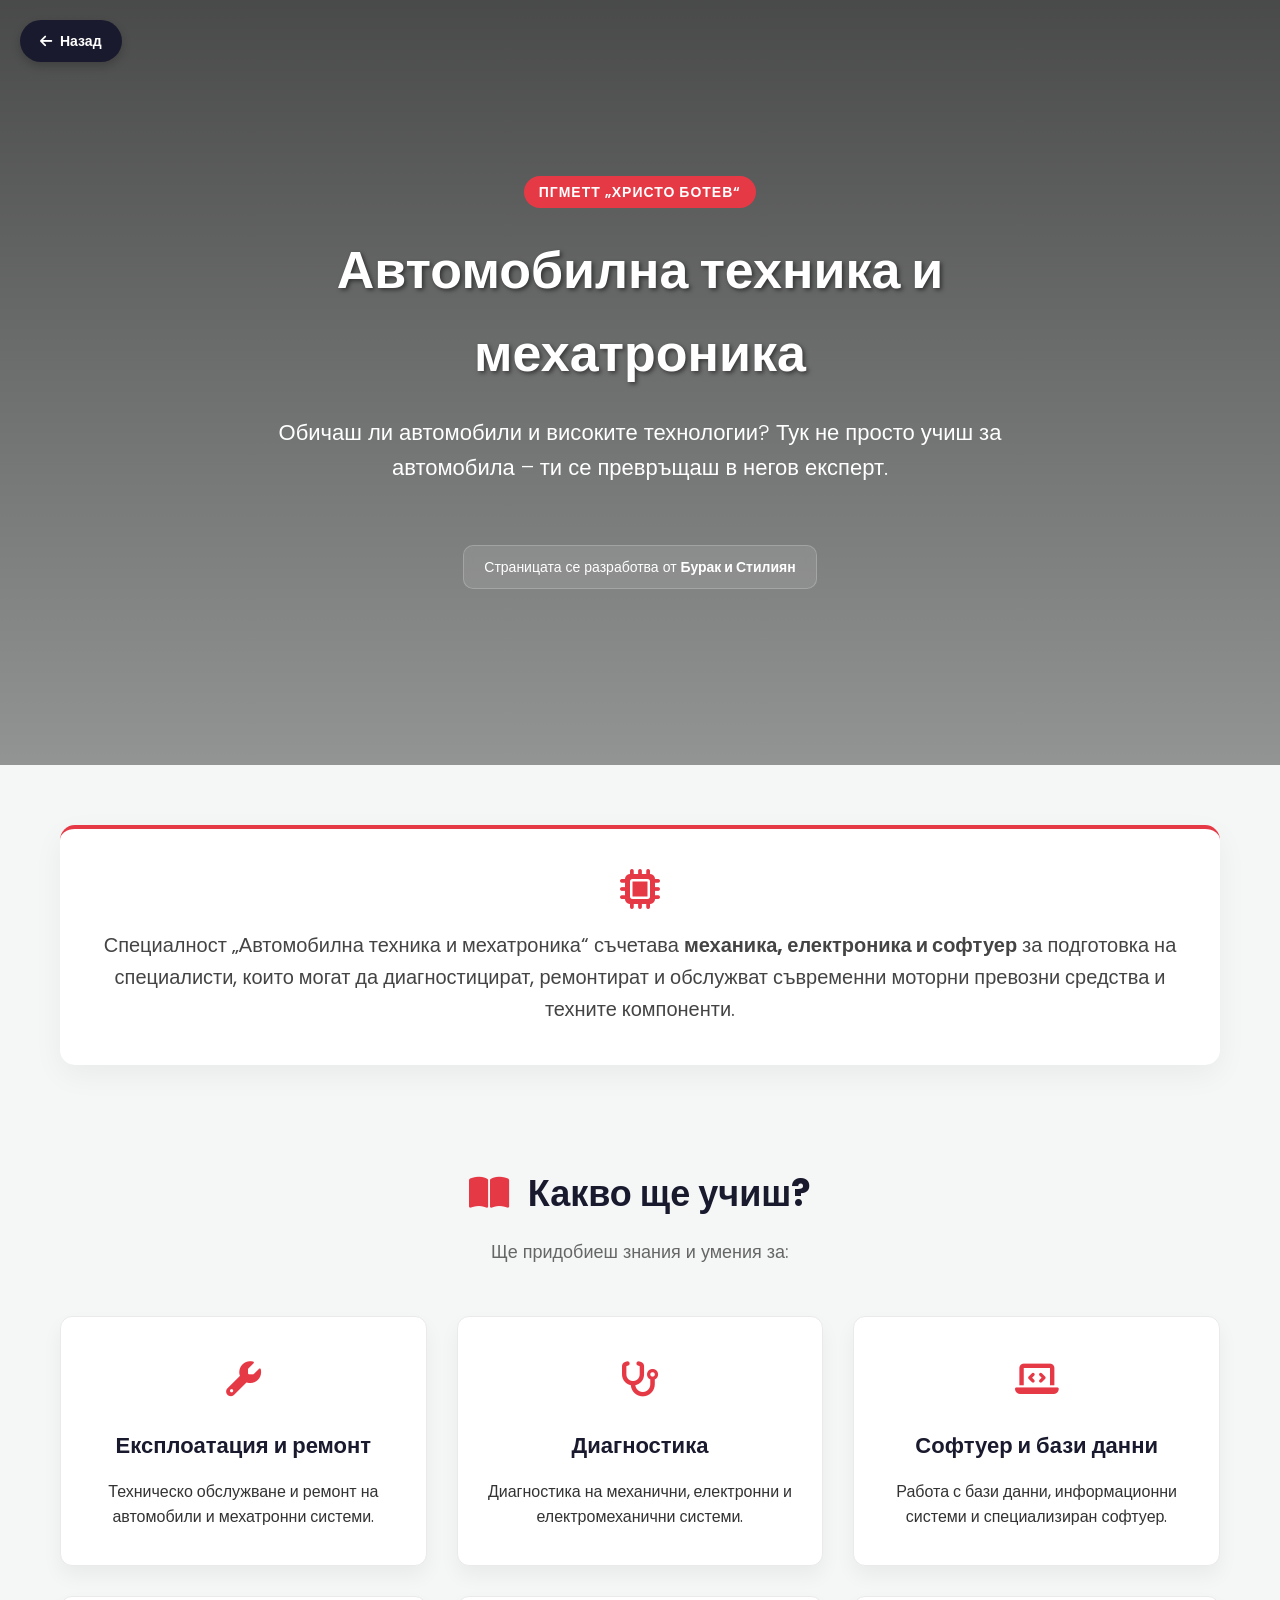
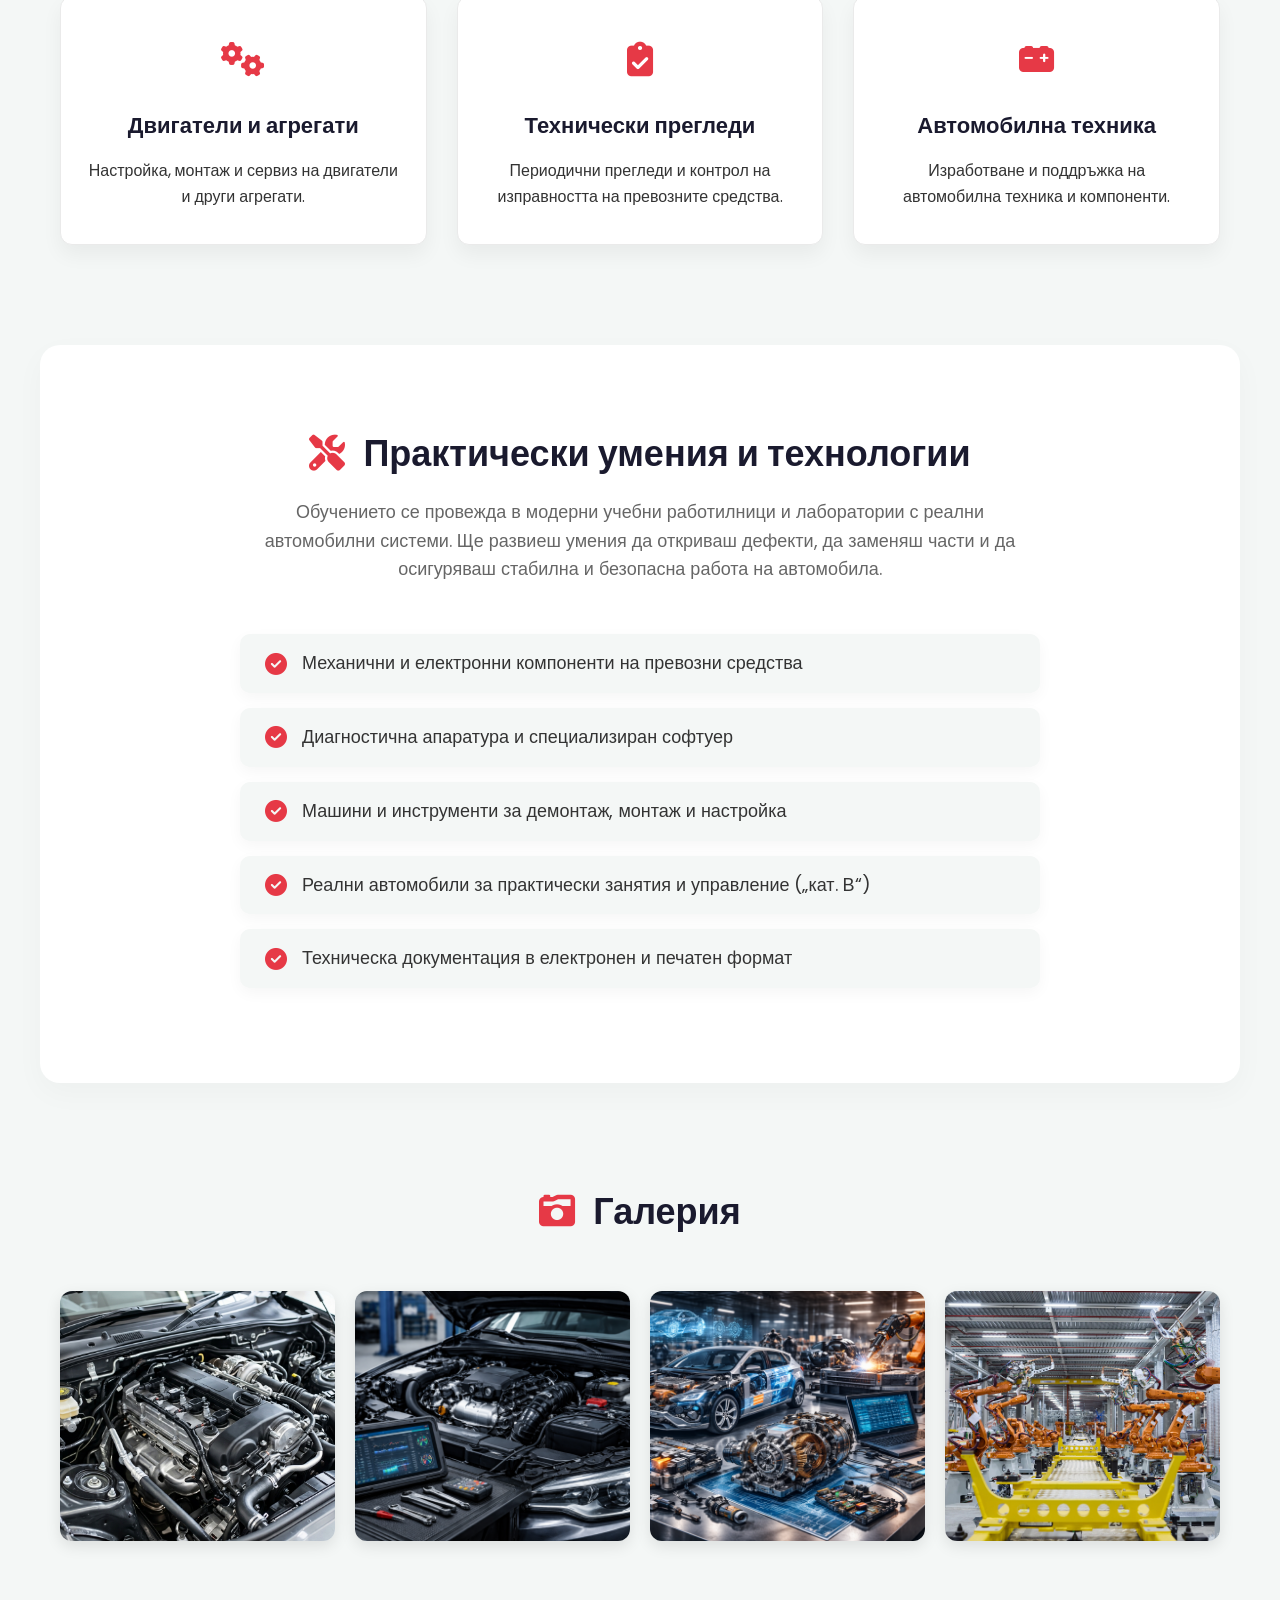
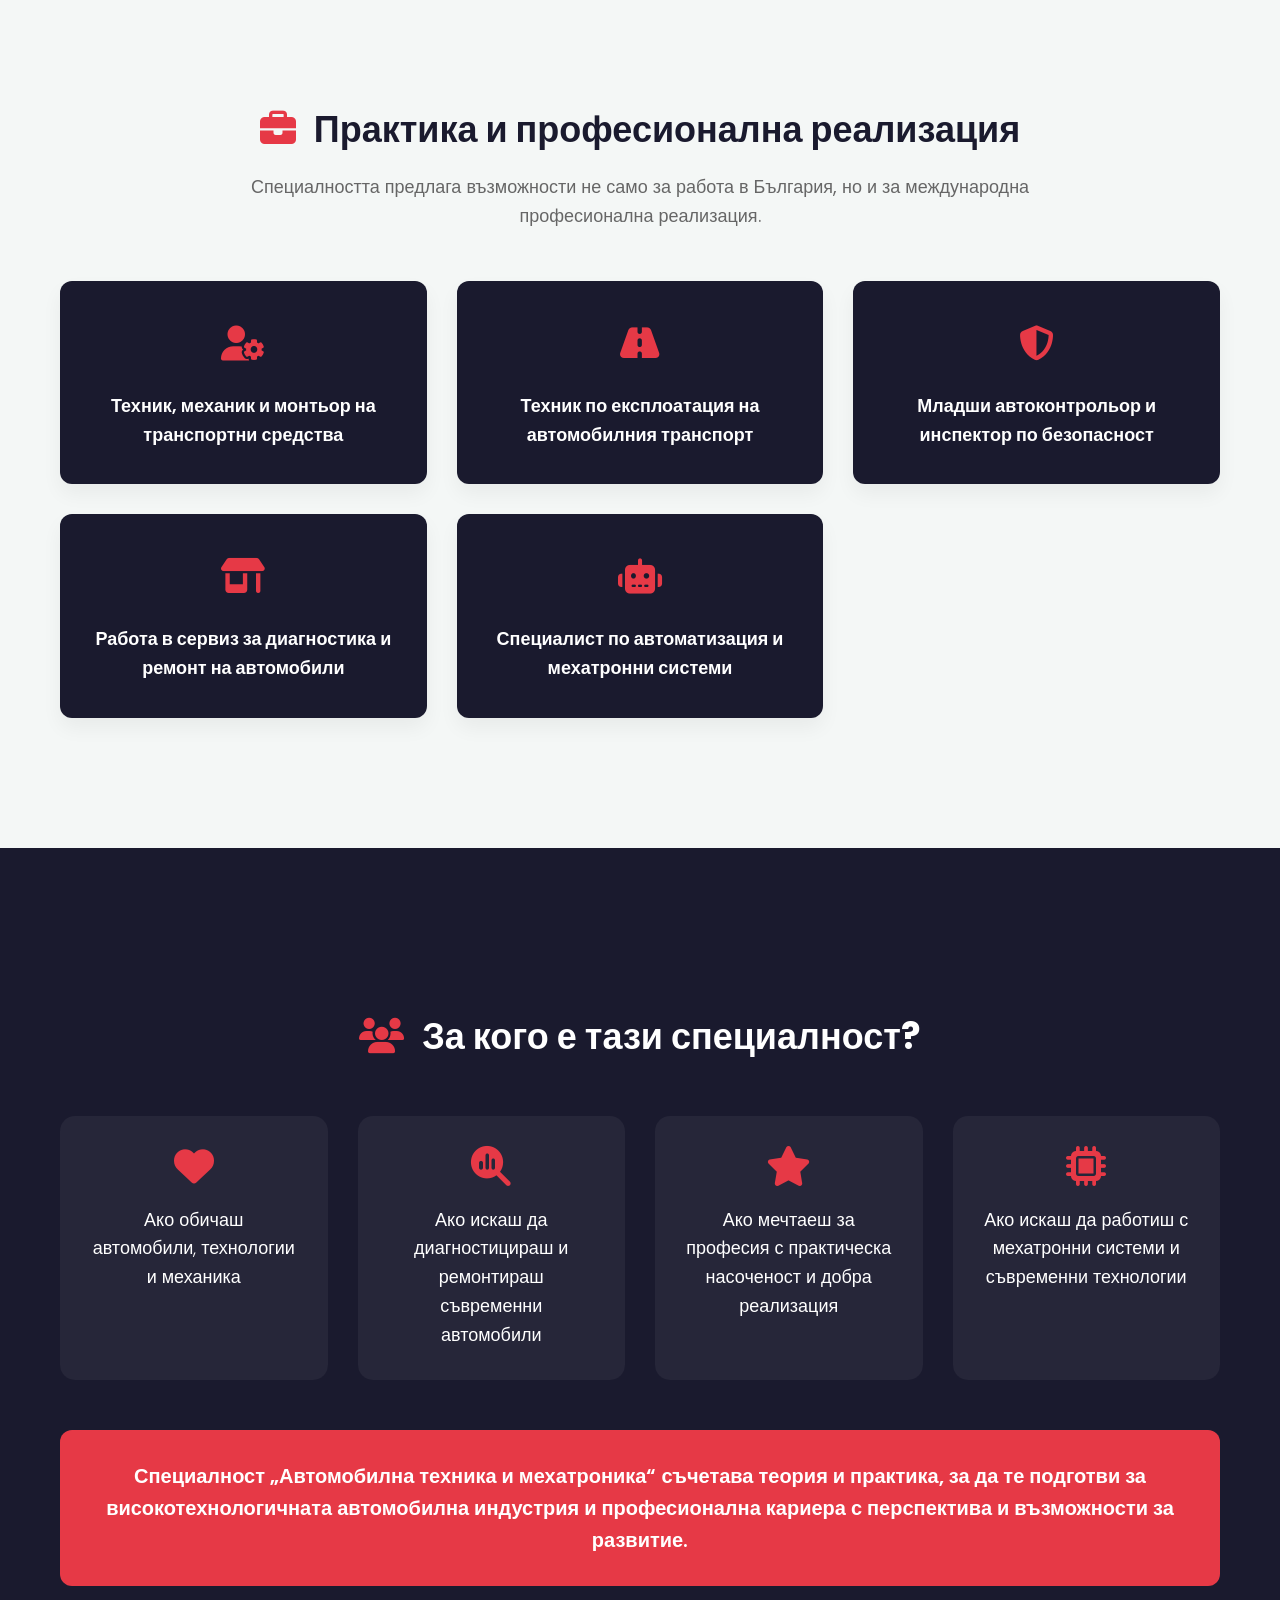
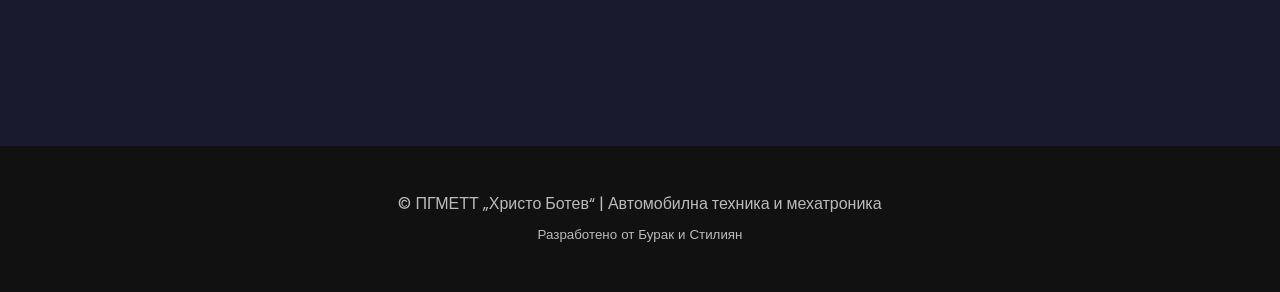
==== commit f5e440c8: "new add" ====
--- a/atm.html
+++ b/atm.html
@@ -126,12 +126,13 @@
             </div>
             <div class="card card-dark">
                 <div class="card-icon"><i class="fa-solid fa-shop"></i></div>
-                <p>Собственик на сервиз за диагностика и ремонт на автомобили</p>
+                <p>Работа в сервиз за диагностика и ремонт на автомобили</p>
             </div>
             <div class="card card-dark">
                 <div class="card-icon"><i class="fa-solid fa-robot"></i></div>
                 <p>Специалист по автоматизация и мехатронни системи</p>
             </div>
+
         </div>
     </section>
 
@@ -169,35 +170,78 @@
     <div id="lightbox" class="lightbox">
         <span class="close-lightbox">&times;</span>
         <img class="lightbox-content" id="lightbox-img" alt="Уголемена снимка">
-    </div>
+    </div> 
 
     <script>
-        // Взимаме нужните елементи от HTML-а
+
         const lightbox = document.getElementById("lightbox");
         const lightboxImg = document.getElementById("lightbox-img");
         const closeBtn = document.querySelector(".close-lightbox");
         const galleryImages = document.querySelectorAll(".gallery img");
-
-        // За всяка снимка в галерията добавяме команда: При клик, отвори LightBox-а
+       
+
+    
+        // Отваряне на снимката
         galleryImages.forEach(img => {
             img.addEventListener("click", function() {
-                lightbox.style.display = "flex"; // Показваме черния екран
-                lightboxImg.src = this.src;      // Взимаме адреса (src) на кликнатата снимка
+                lightbox.style.display = "flex";
+                lightboxImg.src = this.src;
             });
         });
-
-        // Затваряне при клик върху "Х"
-        closeBtn.addEventListener("click", function() {
+    
+        // Функция за затваряне
+        function closeLightbox() {
             lightbox.style.display = "none";
-        });
-
-        // Затваряне при клик където и да е извън самата снимка (върху тъмния фон)
+        }
+    
+        // Затваряне при клик върху "X"
+        closeBtn.addEventListener("click", closeLightbox);
+    
+        // Затваряне при клик извън снимката (върху черния фон)
         lightbox.addEventListener("click", function(e) {
             if (e.target !== lightboxImg) {
-                lightbox.style.display = "none";
+                closeLightbox();
             }
         });
+    
+        // КЛАВИАТУРА: Затваряне при натискане на Escape (Esc)
+        document.addEventListener("keydown", function(e) {
+            if (e.key === "Escape") {
+                closeLightbox();
+            }
+        });
+
+        
+
+
+       // Кодът за Галерията (който вече имате) ... остава си там
+
+// НОВИЯТ КОД ЗА БУТОНА НАГОРЕ:
+document.addEventListener('DOMContentLoaded', function() {
+    const btn = document.getElementById("scrollTopBtn");
+
+    // Показване/скриване при скрол
+    window.addEventListener('scroll', function() {
+        if (window.scrollY > 300) {
+            btn.classList.add("show");
+        } else {
+            btn.classList.remove("show");
+        }
+    });
+
+    // Клик функция
+    btn.onclick = function() {
+        window.scrollTo({
+            top: 0,
+            behavior: "smooth"
+        });
+    };
+});
     </script>
+
+    <button id="scrollTopBtn" class="scroll-top-btn" title="Към началото">
+        <i class="fa-solid fa-arrow-up"></i>
+    </button>
 
 </body>
 </html>
--- a/Styles/atm.css
+++ b/Styles/atm.css
@@ -1,6 +1,4 @@
-* {
-  transition: all 0.3s ease-in-out;
-}
+
 /* --- ОСНОВНИ НАСТРОЙКИ --- */
 :root {
   --primary-color: #1a1a2e; /* Тъмно синьо/черно за професионализъм */
@@ -195,6 +193,7 @@
   transition: all 0.3s ease;
   text-align: center;
   border: 1px solid #eaeaea;
+  transition: transform 0.3s ease; 
 }
 
 .card:hover {
@@ -371,6 +370,9 @@
 
 /* --- МОБИЛНИ УСТРОЙСТВА --- */
 @media (max-width: 768px) {
+  .hero {
+    background-attachment: scroll;
+  }
   .hero h1 {
       font-size: 36px;
   }
@@ -433,4 +435,43 @@
   transform: scale(1.03); /* Леко уголемяване */
   box-shadow: 0 20px 40px rgba(0,0,0,0.15); /* По-силна сянка */
   border-color: #e63946; /* Червена рамка */
-}+}
+
+/* --- БУТОН НАГОРЕ --- */
+.scroll-top-btn {
+  position: fixed;
+  bottom: 30px;
+  right: 30px;
+  width: 50px;
+  height: 50px;
+  background-color: var(--accent-color); /* Вашето червено */
+  color: white;
+  border: none;
+  border-radius: 50%;
+  cursor: pointer;
+  font-size: 20px;
+  display: flex;
+  align-items: center;
+  justify-content: center;
+  box-shadow: 0 4px 15px rgba(0, 0, 0, 0.3);
+  z-index: 1500;
+  opacity: 0; /* Скрит в началото */
+  visibility: hidden;
+  transition: all 0.4s ease;
+}
+
+.scroll-top-btn.show {
+  opacity: 1 !important;
+  visibility: visible !important;
+}
+
+.scroll-top-btn:hover {
+  background-color: var(--primary-color); /* Сменя цвета на тъмносиньо при докосване */
+  transform: translateY(-5px);
+}
+
+.scroll-top-btn {
+  z-index: 9999 !important;
+  pointer-events: auto !important;
+  cursor: pointer !important;
+}
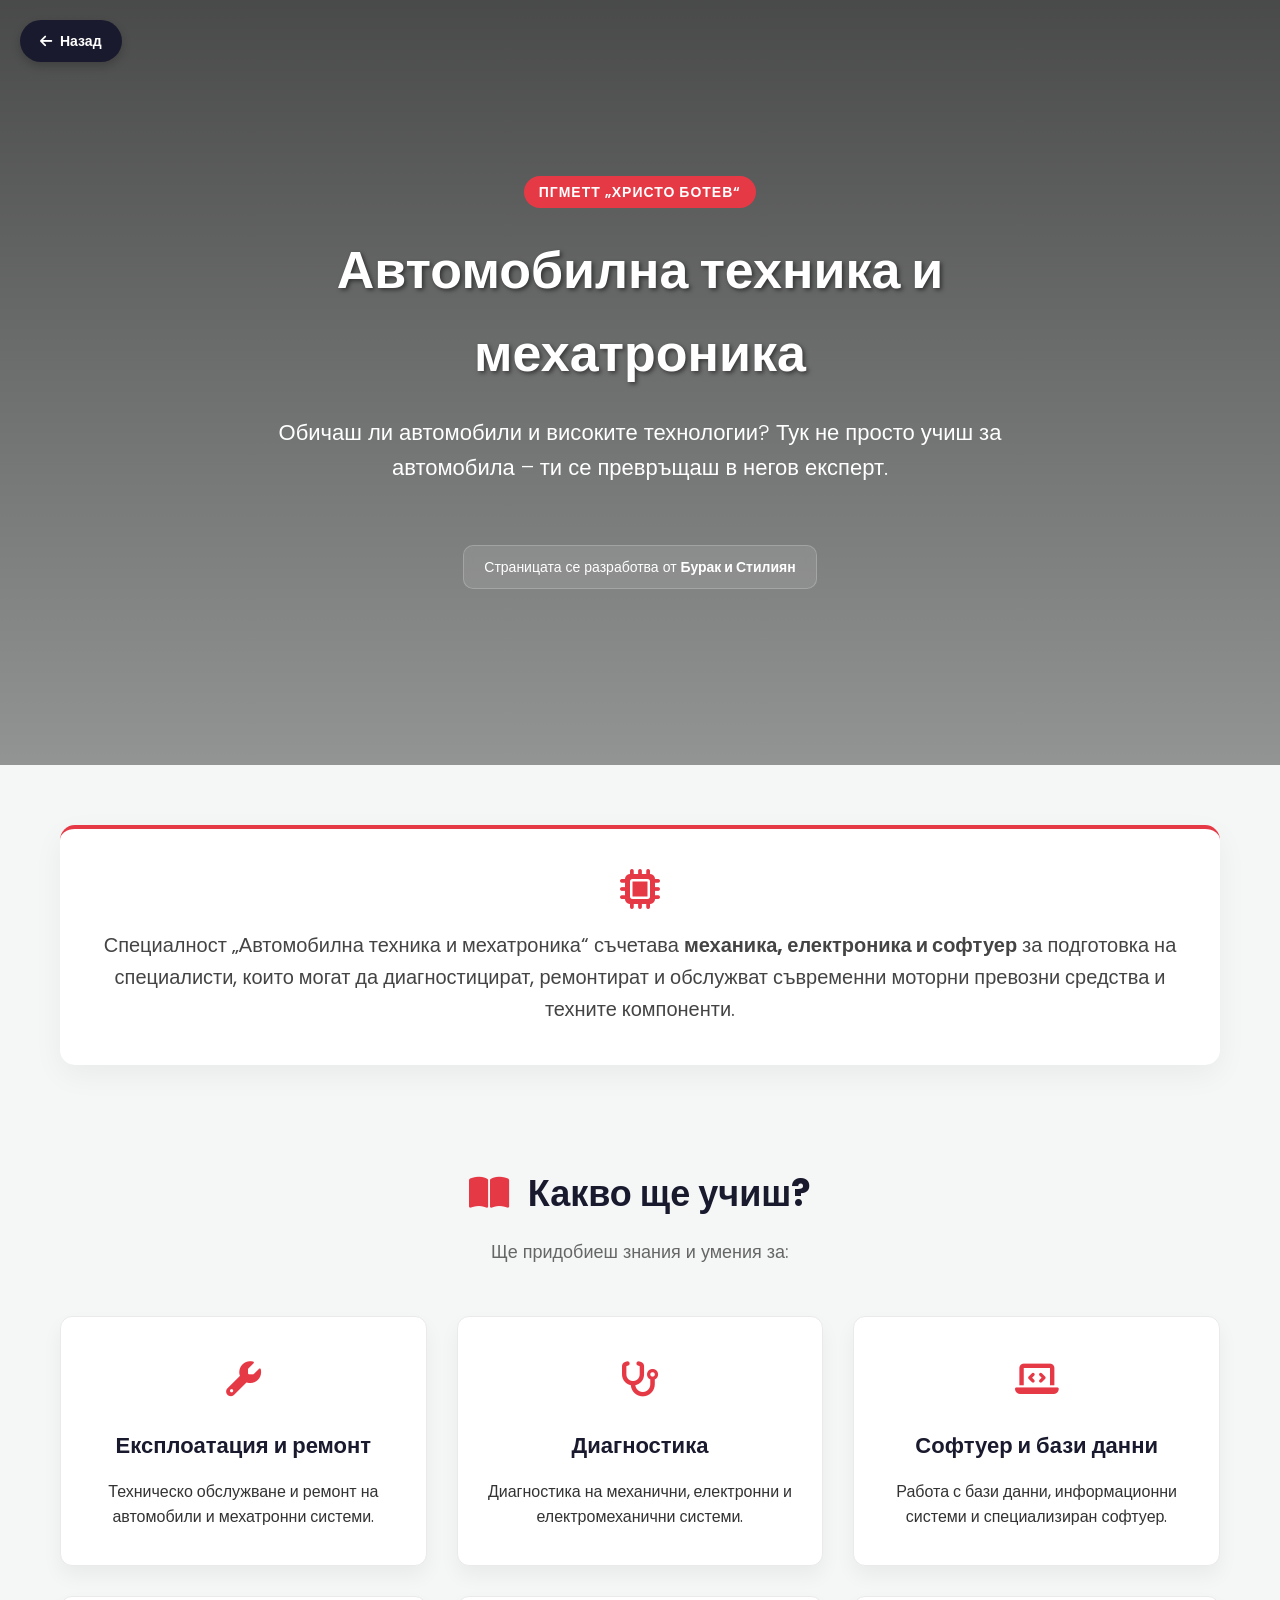
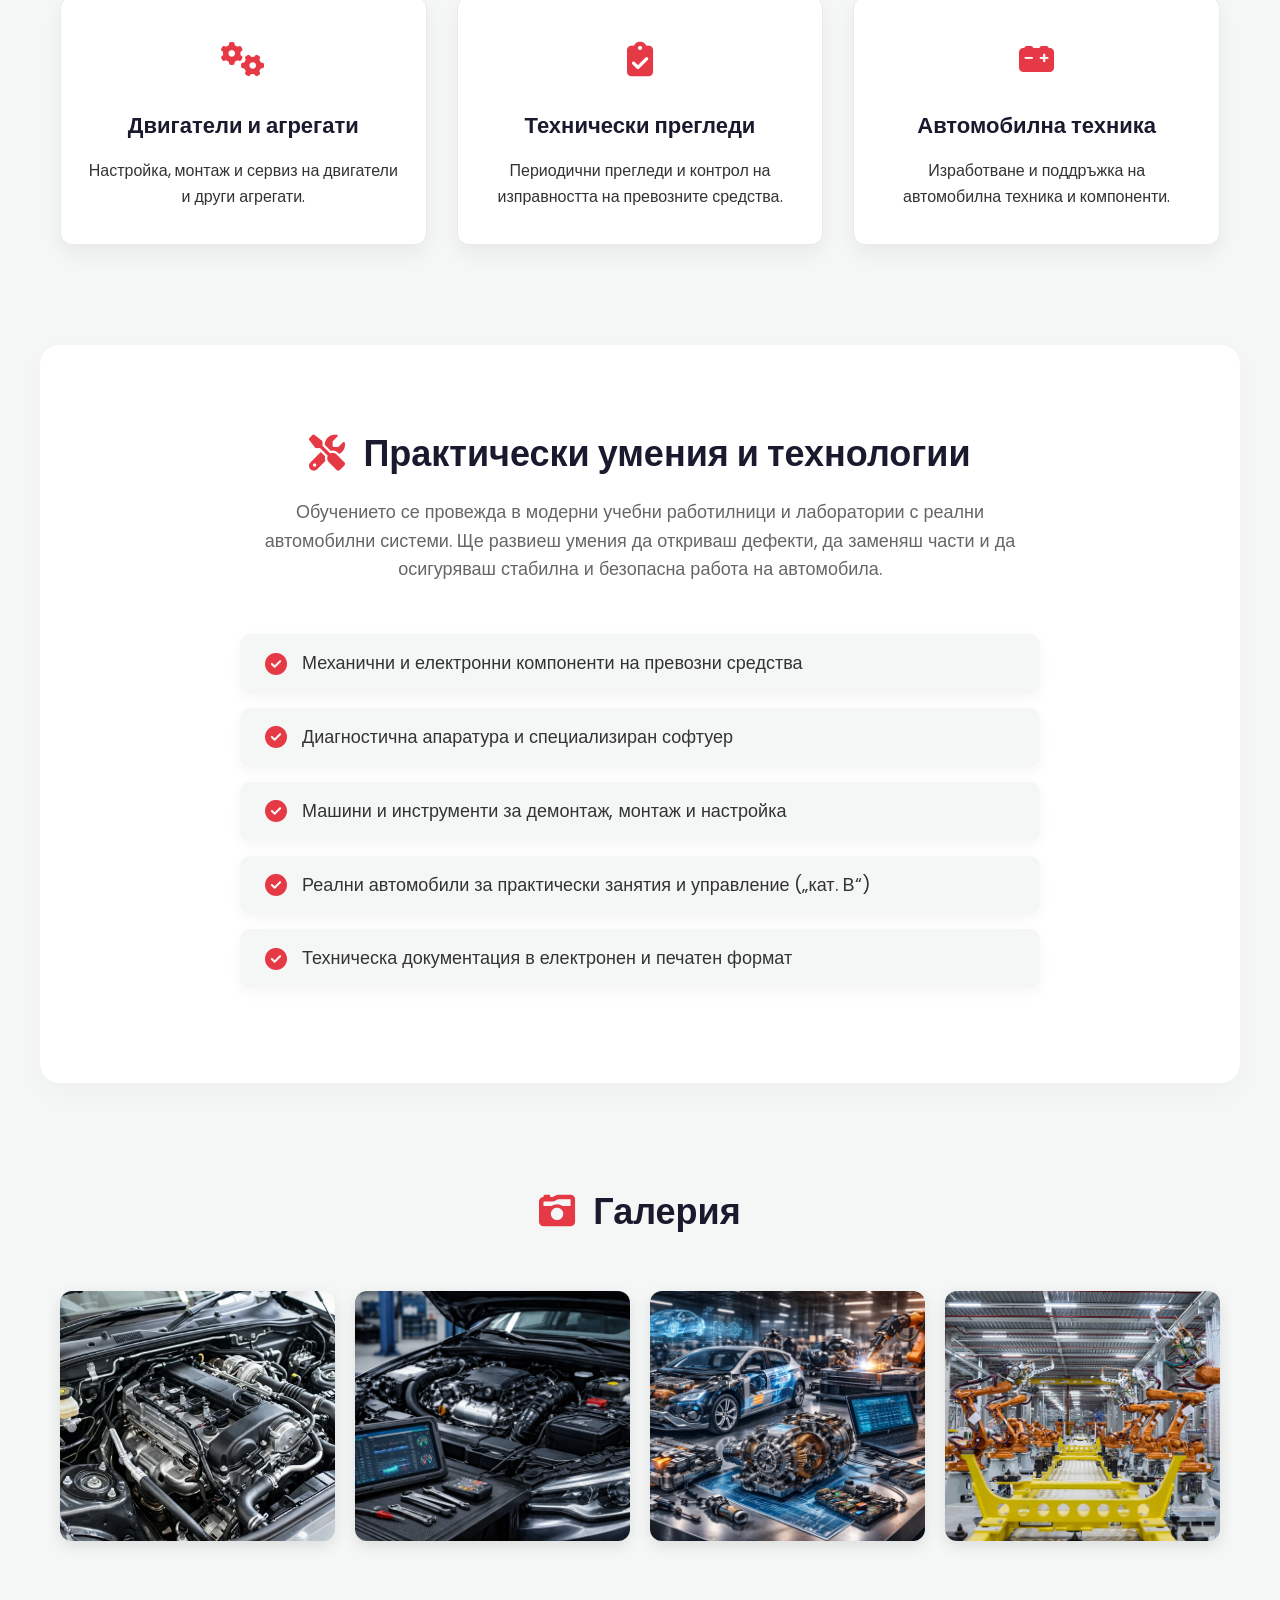
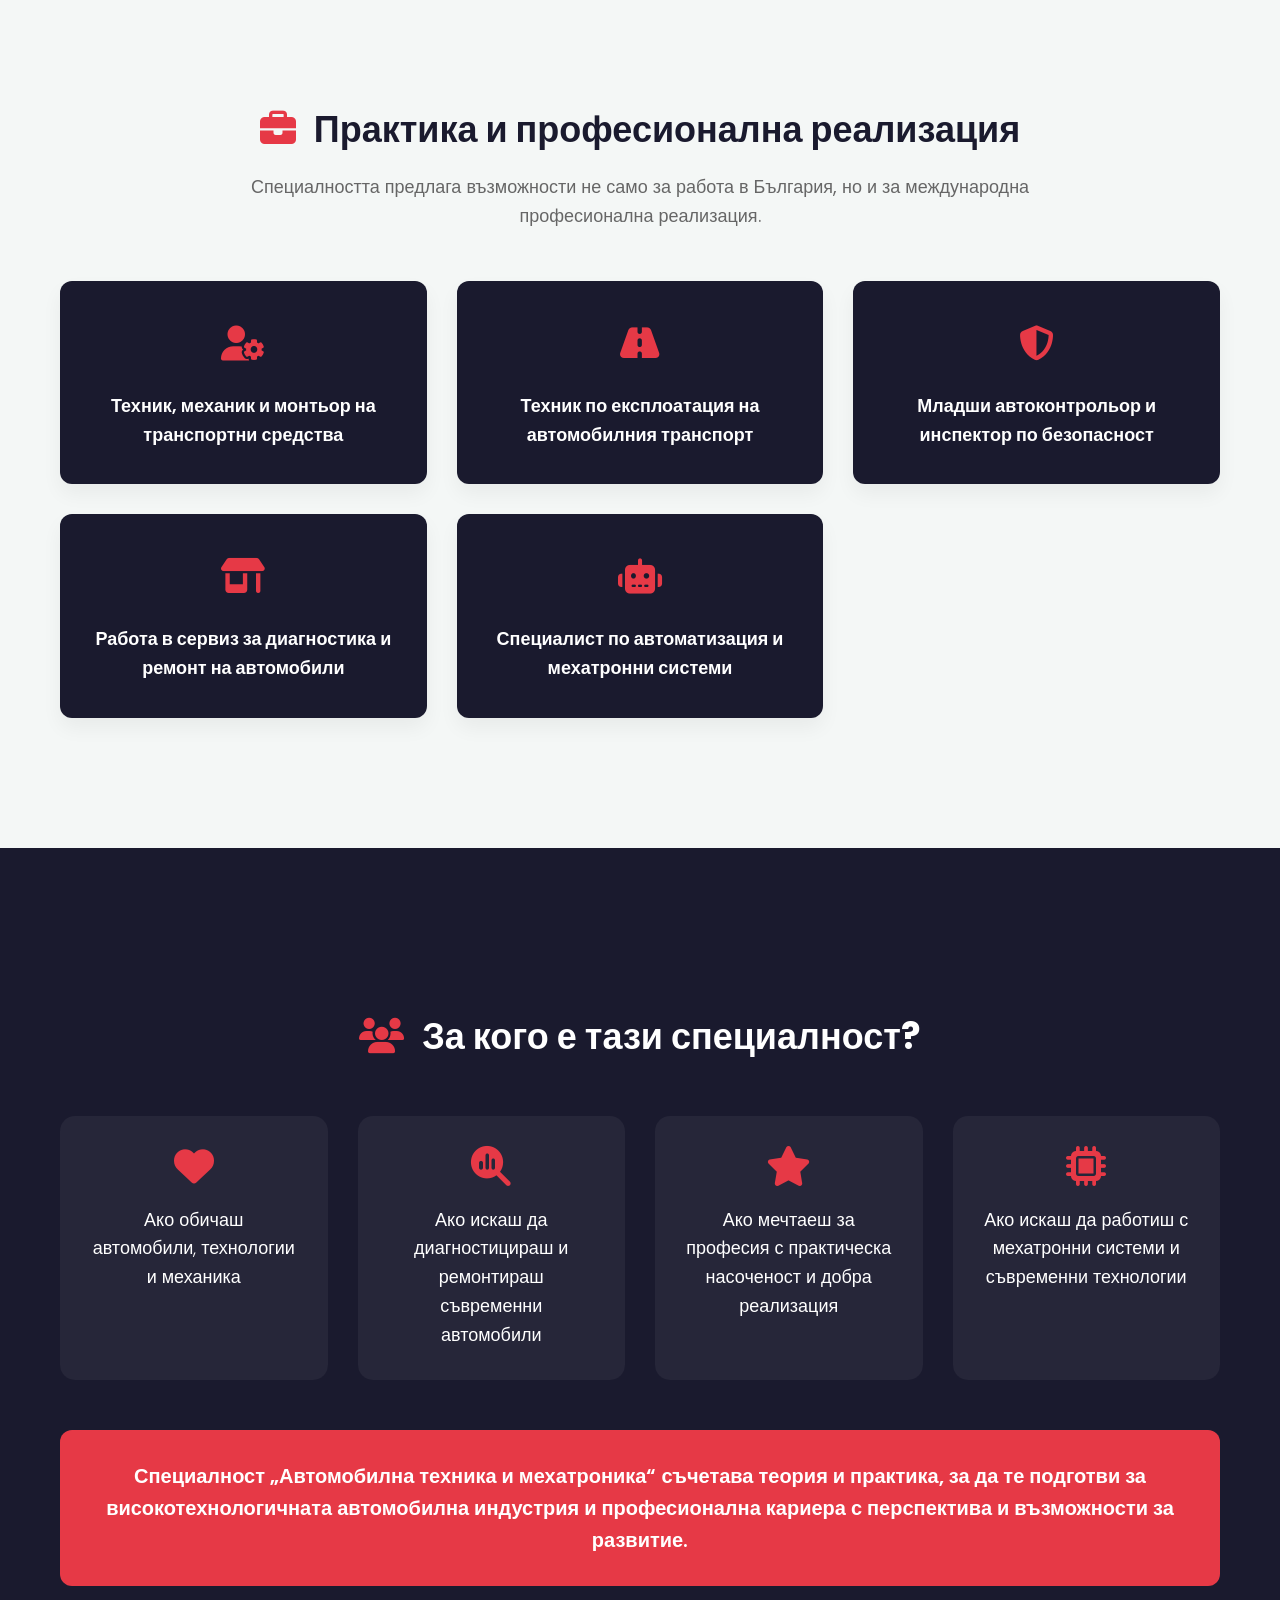
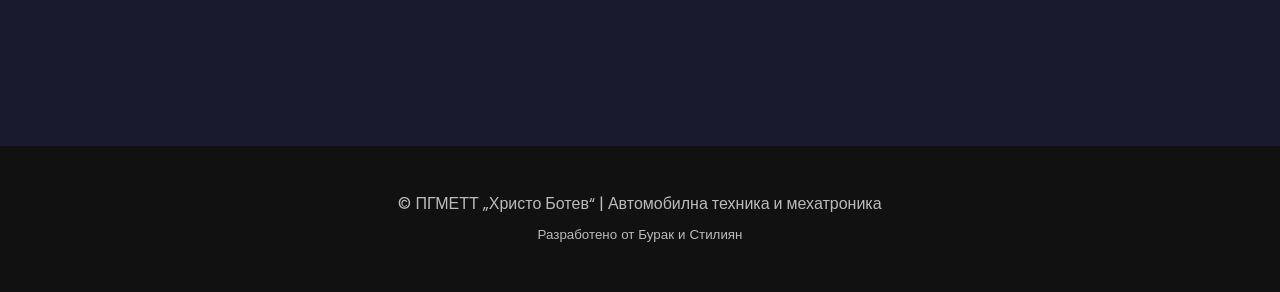
==== commit 79f1ab96: "add" ====
--- a/atm.html
+++ b/atm.html
@@ -1,22 +1,24 @@
 <!DOCTYPE html>
 <html lang="bg">
+
 <head>
     <meta charset="UTF-8">
     <meta name="viewport" content="width=device-width, initial-scale=1.0">
     <title>Автомобилна техника и мехатроника</title>
-    
+
     <link rel="stylesheet" href="Styles/atm.css">
-    
+
     <link rel="preconnect" href="https://fonts.googleapis.com">
     <link rel="preconnect" href="https://fonts.gstatic.com" crossorigin>
     <link href="https://fonts.googleapis.com/css2?family=Poppins:wght@300;400;600;700&display=swap" rel="stylesheet">
-    
+
     <link rel="stylesheet" href="https://cdnjs.cloudflare.com/ajax/libs/font-awesome/6.4.0/css/all.min.css">
 
-    
-</head> 
+
+</head>
+
 <body>
- 
+
     <a href="index.html" class="back-btn"><i class="fa-solid fa-arrow-left"></i> Назад</a>
 
     <header class="hero">
@@ -24,7 +26,7 @@
             <span class="badge">ПГМЕТТ „Христо Ботев“</span>
             <h1>Автомобилна техника и мехатроника</h1>
             <p class="subtitle">Обичаш ли автомобили и високите технологии? Тук не просто учиш за автомобила – ти се превръщаш в негов експерт.</p>
-            
+
             <div class="dev-credits">
                 <p>Страницата се разработва от <strong>Бурак и Стилиян</strong></p>
             </div>
@@ -98,10 +100,10 @@
             <h2><i class="fa-solid fa-camera-retro"></i> Галерия</h2>
         </div>
         <div class="gallery">
-            <img src="Images/atm/car3.png" alt="Снимка 1">
-            <img src="Images/atm/car1.png" alt="Снимка 2">
-            <img src="Images/atm/car2.png" alt="Снимка 3">
-            <img src="Images/atm/car4.png" alt="Снимка 4">
+            <img src="Images/atm/car3.webp" alt="Снимка 1">
+            <img src="Images/atm/car1.webp" alt="Снимка 2">
+            <img src="Images/atm/car2.webp" alt="Снимка 3">
+            <img src="Images/atm/car4.webp" alt="Снимка 4">
         </div>
     </section>
 
@@ -170,17 +172,16 @@
     <div id="lightbox" class="lightbox">
         <span class="close-lightbox">&times;</span>
         <img class="lightbox-content" id="lightbox-img" alt="Уголемена снимка">
-    </div> 
+    </div>
 
     <script>
-
         const lightbox = document.getElementById("lightbox");
         const lightboxImg = document.getElementById("lightbox-img");
         const closeBtn = document.querySelector(".close-lightbox");
         const galleryImages = document.querySelectorAll(".gallery img");
-       
-
-    
+
+
+
         // Отваряне на снимката
         galleryImages.forEach(img => {
             img.addEventListener("click", function() {
@@ -188,22 +189,22 @@
                 lightboxImg.src = this.src;
             });
         });
-    
+
         // Функция за затваряне
         function closeLightbox() {
             lightbox.style.display = "none";
         }
-    
+
         // Затваряне при клик върху "X"
         closeBtn.addEventListener("click", closeLightbox);
-    
+
         // Затваряне при клик извън снимката (върху черния фон)
         lightbox.addEventListener("click", function(e) {
             if (e.target !== lightboxImg) {
                 closeLightbox();
             }
         });
-    
+
         // КЛАВИАТУРА: Затваряне при натискане на Escape (Esc)
         document.addEventListener("keydown", function(e) {
             if (e.key === "Escape") {
@@ -211,32 +212,32 @@
             }
         });
 
-        
-
-
-       // Кодът за Галерията (който вече имате) ... остава си там
-
-// НОВИЯТ КОД ЗА БУТОНА НАГОРЕ:
-document.addEventListener('DOMContentLoaded', function() {
-    const btn = document.getElementById("scrollTopBtn");
-
-    // Показване/скриване при скрол
-    window.addEventListener('scroll', function() {
-        if (window.scrollY > 300) {
-            btn.classList.add("show");
-        } else {
-            btn.classList.remove("show");
-        }
-    });
-
-    // Клик функция
-    btn.onclick = function() {
-        window.scrollTo({
-            top: 0,
-            behavior: "smooth"
-        });
-    };
-});
+
+
+
+        // Кодът за Галерията (който вече имате) ... остава си там
+
+        // НОВИЯТ КОД ЗА БУТОНА НАГОРЕ:
+        document.addEventListener('DOMContentLoaded', function() {
+            const btn = document.getElementById("scrollTopBtn");
+
+            // Показване/скриване при скрол
+            window.addEventListener('scroll', function() {
+                if (window.scrollY > 300) {
+                    btn.classList.add("show");
+                } else {
+                    btn.classList.remove("show");
+                }
+            });
+
+            // Клик функция
+            btn.onclick = function() {
+                window.scrollTo({
+                    top: 0,
+                    behavior: "smooth"
+                });
+            };
+        });
     </script>
 
     <button id="scrollTopBtn" class="scroll-top-btn" title="Към началото">
@@ -244,4 +245,5 @@
     </button>
 
 </body>
+
 </html>
--- a/Styles/atm.css
+++ b/Styles/atm.css
@@ -1,477 +1,524 @@
-
 /* --- ОСНОВНИ НАСТРОЙКИ --- */
+
 :root {
-  --primary-color: #1a1a2e; /* Тъмно синьо/черно за професионализъм */
-  --accent-color: #e63946;  /* Червеното за акцент */
-  --text-color: #333;
-  --bg-color: #f4f7f6;
-  --card-bg: #ffffff;
+    --primary-color: #1a1a2e;
+    /* Тъмно синьо/черно за професионализъм */
+    --accent-color: #e63946;
+    /* Червеното за акцент */
+    --text-color: #333;
+    --bg-color: #f4f7f6;
+    --card-bg: #ffffff;
 }
 
 * {
-  margin: 0;
-  padding: 0;
-  box-sizing: border-box;
+    margin: 0;
+    padding: 0;
+    box-sizing: border-box;
 }
 
 body {
-  font-family: 'Poppins', sans-serif;
-  background: var(--bg-color);
-  color: var(--text-color);
-  line-height: 1.6;
-}
+    font-family: 'Poppins', sans-serif;
+    background: var(--bg-color);
+    color: var(--text-color);
+    line-height: 1.6;
+}
+
 
 /* --- БУТОН НАЗАД --- */
+
 .back-btn {
-  position: fixed;
-  top: 20px;
-  left: 20px;
-  background: var(--primary-color);
-  color: white;
-  border: none;
-  padding: 10px 20px;
-  border-radius: 30px;
-  font-size: 14px;
-  font-weight: 600;
-  cursor: pointer;
-  z-index: 1000;
-  transition: all 0.3s ease;
-  text-decoration: none;
-  display: flex;
-  align-items: center;
-  gap: 8px;
-  box-shadow: 0 4px 10px rgba(0,0,0,0.2);
+    position: fixed;
+    top: 20px;
+    left: 20px;
+    background: var(--primary-color);
+    color: white;
+    border: none;
+    padding: 10px 20px;
+    border-radius: 30px;
+    font-size: 14px;
+    font-weight: 600;
+    cursor: pointer;
+    z-index: 1000;
+    transition: all 0.3s ease;
+    text-decoration: none;
+    display: flex;
+    align-items: center;
+    gap: 8px;
+    box-shadow: 0 4px 10px rgba(0, 0, 0, 0.2);
 }
 
 .back-btn:hover {
-  background: var(--accent-color);
-  transform: translateY(-2px);
-}
+    background: var(--accent-color);
+    transform: translateY(-2px);
+}
+
 
 /* --- HERO СЕКЦИЯ (НАЧАЛО) --- */
+
 .hero {
-  height: 85vh;
-  background: url("../Images/avtomobilna-tehnika-i-mehatronika/car1.jpg") center/cover no-repeat;
-  display: flex;
-  align-items: center;
-  justify-content: center;
-  text-align: center;
-  color: white;
-  position: relative;
-  background-attachment: fixed; /* Това създава "Parallax" ефект - снимката се движи по-бавно от текста */
-  transition: none; /* Важно, за да не забива при скролване */
-
+    height: 85vh;
+    background: url("../Images/avtomobilna-tehnika-i-mehatronika/car1.jpg") center/cover no-repeat;
+    display: flex;
+    align-items: center;
+    justify-content: center;
+    text-align: center;
+    color: white;
+    position: relative;
+    background-attachment: fixed;
+    /* Това създава "Parallax" ефект - снимката се движи по-бавно от текста */
+    transition: none;
+    /* Важно, за да не забива при скролване */
 }
 
 .hero::after {
-  content: "";
-  position: absolute;
-  top: 0;
-  left: 0;
-  width: 100%;
-  height: 100%;
-  background: linear-gradient(to bottom, rgba(0,0,0,0.7), rgba(0,0,0,0.4));
+    content: "";
+    position: absolute;
+    top: 0;
+    left: 0;
+    width: 100%;
+    height: 100%;
+    background: linear-gradient(to bottom, rgba(0, 0, 0, 0.7), rgba(0, 0, 0, 0.4));
 }
 
 .hero-text {
-  position: relative;
-  z-index: 2;
-  max-width: 800px;
-  padding: 0 20px;
+    position: relative;
+    z-index: 2;
+    max-width: 800px;
+    padding: 0 20px;
 }
 
 .badge {
-  display: inline-block;
-  background: var(--accent-color);
-  color: white;
-  padding: 5px 15px;
-  border-radius: 20px;
-  font-size: 14px;
-  font-weight: 600;
-  margin-bottom: 20px;
-  letter-spacing: 1px;
-  text-transform: uppercase;
+    display: inline-block;
+    background: var(--accent-color);
+    color: white;
+    padding: 5px 15px;
+    border-radius: 20px;
+    font-size: 14px;
+    font-weight: 600;
+    margin-bottom: 20px;
+    letter-spacing: 1px;
+    text-transform: uppercase;
 }
 
 .hero h1 {
-  font-size: 52px;
-  font-weight: 700;
-  margin-bottom: 20px;
-  text-shadow: 2px 2px 4px rgba(0,0,0,0.5);
+    font-size: 52px;
+    font-weight: 700;
+    margin-bottom: 20px;
+    text-shadow: 2px 2px 4px rgba(0, 0, 0, 0.5);
 }
 
 .subtitle {
-  font-size: 22px;
-  font-weight: 300;
-  margin-bottom: 30px;
+    font-size: 22px;
+    font-weight: 300;
+    margin-bottom: 30px;
 }
 
 .dev-credits {
-  margin-top: 30px;
-  background: rgba(255, 255, 255, 0.1);
-  backdrop-filter: blur(5px);
-  padding: 10px 20px;
-  border-radius: 10px;
-  display: inline-block;
-  border: 1px solid rgba(255, 255, 255, 0.2);
+    margin-top: 30px;
+    background: rgba(255, 255, 255, 0.1);
+    backdrop-filter: blur(5px);
+    padding: 10px 20px;
+    border-radius: 10px;
+    display: inline-block;
+    border: 1px solid rgba(255, 255, 255, 0.2);
 }
 
 .dev-credits p {
-  font-size: 14px;
-  margin: 0;
-}
+    font-size: 14px;
+    margin: 0;
+}
+
 
 /* --- СЕКЦИИ И КОНТЕЙНЕРИ --- */
+
 .container {
-  max-width: 1200px;
-  margin: auto;
-  padding: 80px 20px;
+    max-width: 1200px;
+    margin: auto;
+    padding: 80px 20px;
 }
 
 .section-title {
-  text-align: center;
-  margin-bottom: 50px;
-  max-width: 800px;
-  margin-left: auto;
-  margin-right: auto;
+    text-align: center;
+    margin-bottom: 50px;
+    max-width: 800px;
+    margin-left: auto;
+    margin-right: auto;
 }
 
 .section-title h2 {
-  font-size: 36px;
-  color: var(--primary-color);
-  margin-bottom: 15px;
+    font-size: 36px;
+    color: var(--primary-color);
+    margin-bottom: 15px;
 }
 
 .section-title h2 i {
-  color: var(--accent-color);
-  margin-right: 10px;
+    color: var(--accent-color);
+    margin-right: 10px;
 }
 
 .section-title p {
-  font-size: 18px;
-  color: #666;
-}
+    font-size: 18px;
+    color: #666;
+}
+
 
 /* Въвеждащ текст */
+
 .intro-section {
-  padding-top: 60px;
-  padding-bottom: 20px;
+    padding-top: 60px;
+    padding-bottom: 20px;
 }
 
 .intro-box {
-  background: white;
-  padding: 40px;
-  border-radius: 15px;
-  box-shadow: 0 10px 30px rgba(0,0,0,0.05);
-  text-align: center;
-  border-top: 4px solid var(--accent-color);
+    background: white;
+    padding: 40px;
+    border-radius: 15px;
+    box-shadow: 0 10px 30px rgba(0, 0, 0, 0.05);
+    text-align: center;
+    border-top: 4px solid var(--accent-color);
 }
 
 .intro-icon {
-  font-size: 40px;
-  color: var(--accent-color);
-  margin-bottom: 20px;
+    font-size: 40px;
+    color: var(--accent-color);
+    margin-bottom: 20px;
 }
 
 .intro-box p {
-  font-size: 20px;
-  color: #444;
-}
+    font-size: 20px;
+    color: #444;
+}
+
 
 /* --- КАРТИ --- */
+
 .cards {
-  display: grid;
-  grid-template-columns: repeat(auto-fit, minmax(300px, 1fr));
-  gap: 30px;
+    display: grid;
+    grid-template-columns: repeat(auto-fit, minmax(300px, 1fr));
+    gap: 30px;
 }
 
 .card {
-  background: var(--card-bg);
-  padding: 35px 25px;
-  border-radius: 12px;
-  box-shadow: 0 10px 20px rgba(0,0,0,0.05);
-  transition: all 0.3s ease;
-  text-align: center;
-  border: 1px solid #eaeaea;
-  transition: transform 0.3s ease; 
+    background: var(--card-bg);
+    padding: 35px 25px;
+    border-radius: 12px;
+    box-shadow: 0 10px 20px rgba(0, 0, 0, 0.05);
+    transition: all 0.3s ease;
+    text-align: center;
+    border: 1px solid #eaeaea;
+    transition: transform 0.3s ease;
 }
 
 .card:hover {
-  transform: translateY(-10px);
-  box-shadow: 0 15px 35px rgba(0,0,0,0.1);
-  border-color: var(--accent-color);
+    transform: translateY(-10px);
+    box-shadow: 0 15px 35px rgba(0, 0, 0, 0.1);
+    border-color: var(--accent-color);
 }
 
 .card-icon {
-  font-size: 35px;
-  color: var(--accent-color);
-  margin-bottom: 20px;
+    font-size: 35px;
+    color: var(--accent-color);
+    margin-bottom: 20px;
 }
 
 .card h3 {
-  margin-bottom: 15px;
-  color: var(--primary-color);
-  font-size: 22px;
-}
+    margin-bottom: 15px;
+    color: var(--primary-color);
+    font-size: 22px;
+}
+
 
 /* Тъмни карти за реализацията */
+
 .card-dark {
-  background: var(--primary-color);
-  color: white;
-  border: none;
+    background: var(--primary-color);
+    color: white;
+    border: none;
 }
 
 .card-dark:hover {
-  border-color: transparent;
-  box-shadow: 0 15px 35px rgba(230, 57, 70, 0.3);
+    border-color: transparent;
+    box-shadow: 0 15px 35px rgba(230, 57, 70, 0.3);
 }
 
 .card-dark p {
-  font-size: 18px;
-  font-weight: 600;
-}
+    font-size: 18px;
+    font-weight: 600;
+}
+
 
 /* --- СПИСЪК УМЕНИЯ --- */
+
 .bg-light {
-  background: #ffffff;
+    background: #ffffff;
 }
 
 .border-radius {
-  border-radius: 20px;
-  box-shadow: 0 10px 30px rgba(0,0,0,0.03);
-  margin-top: 20px;
-  margin-bottom: 20px;
+    border-radius: 20px;
+    box-shadow: 0 10px 30px rgba(0, 0, 0, 0.03);
+    margin-top: 20px;
+    margin-bottom: 20px;
 }
 
 .modern-list {
-  list-style: none;
-  max-width: 800px;
-  margin: auto;
-  font-size: 18px;
+    list-style: none;
+    max-width: 800px;
+    margin: auto;
+    font-size: 18px;
 }
 
 .modern-list li {
-  background: var(--bg-color);
-  margin: 15px 0;
-  padding: 15px 25px;
-  border-radius: 10px;
-  box-shadow: 0 5px 15px rgba(0,0,0,0.04);
-  display: flex;
-  align-items: center;
-  transition: 0.3s;
+    background: var(--bg-color);
+    margin: 15px 0;
+    padding: 15px 25px;
+    border-radius: 10px;
+    box-shadow: 0 5px 15px rgba(0, 0, 0, 0.04);
+    display: flex;
+    align-items: center;
+    transition: 0.3s;
 }
 
 .modern-list li:hover {
-  background: white;
-  transform: scale(1.02);
-  border-left: 4px solid var(--accent-color);
+    background: white;
+    transform: scale(1.02);
+    border-left: 4px solid var(--accent-color);
 }
 
 .modern-list li i {
-  color: var(--accent-color);
-  font-size: 22px;
-  margin-right: 15px;
-}
+    color: var(--accent-color);
+    font-size: 22px;
+    margin-right: 15px;
+}
+
 
 /* --- ГАЛЕРИЯ --- */
+
 .gallery {
-  display: grid;
-  grid-template-columns: repeat(auto-fit, minmax(250px, 1fr));
-  gap: 20px;
+    display: grid;
+    grid-template-columns: repeat(auto-fit, minmax(250px, 1fr));
+    gap: 20px;
 }
 
 .gallery img {
-  width: 100%;
-  height: 250px;
-  object-fit: cover;
-  border-radius: 12px;
-  transition: 0.4s;
-  cursor: pointer;
-  box-shadow: 0 5px 15px rgba(0,0,0,0.1);
+    width: 100%;
+    height: 250px;
+    object-fit: cover;
+    border-radius: 12px;
+    transition: 0.4s;
+    cursor: pointer;
+    box-shadow: 0 5px 15px rgba(0, 0, 0, 0.1);
 }
 
 .gallery img:hover {
-  transform: scale(1.03);
-  box-shadow: 0 15px 30px rgba(0,0,0,0.2);
-}
+    transform: scale(1.03);
+    box-shadow: 0 15px 30px rgba(0, 0, 0, 0.2);
+}
+
 
 /* --- ЗА КОГО Е ТАЗИ СПЕЦИАЛНОСТ (Тъмна секция) --- */
+
 .target-audience {
-  background: var(--primary-color);
-  color: white;
-  padding: 80px 0;
-  margin-top: 50px;
+    background: var(--primary-color);
+    color: white;
+    padding: 80px 0;
+    margin-top: 50px;
 }
 
 .target-audience h2 {
-  text-align: center;
-  color: white;
-  font-size: 36px;
-  margin-bottom: 50px;
+    text-align: center;
+    color: white;
+    font-size: 36px;
+    margin-bottom: 50px;
 }
 
 .target-audience h2 i {
-  color: var(--accent-color);
-  margin-right: 10px;
+    color: var(--accent-color);
+    margin-right: 10px;
 }
 
 .target-grid {
-  display: grid;
-  grid-template-columns: repeat(auto-fit, minmax(250px, 1fr));
-  gap: 30px;
-  margin-bottom: 50px;
+    display: grid;
+    grid-template-columns: repeat(auto-fit, minmax(250px, 1fr));
+    gap: 30px;
+    margin-bottom: 50px;
 }
 
 .target-item {
-  text-align: center;
-  padding: 30px;
-  background: rgba(255,255,255,0.05);
-  border-radius: 15px;
-  transition: 0.3s;
+    text-align: center;
+    padding: 30px;
+    background: rgba(255, 255, 255, 0.05);
+    border-radius: 15px;
+    transition: 0.3s;
 }
 
 .target-item:hover {
-  background: rgba(255,255,255,0.1);
-  transform: translateY(-5px);
+    background: rgba(255, 255, 255, 0.1);
+    transform: translateY(-5px);
 }
 
 .target-item i {
-  font-size: 40px;
-  color: var(--accent-color);
-  margin-bottom: 20px;
+    font-size: 40px;
+    color: var(--accent-color);
+    margin-bottom: 20px;
 }
 
 .target-item p {
-  font-size: 18px;
-  font-weight: 300;
+    font-size: 18px;
+    font-weight: 300;
 }
 
 .conclusion {
-  background: var(--accent-color);
-  padding: 30px;
-  border-radius: 12px;
-  text-align: center;
-  font-size: 20px;
-  font-weight: 600;
-}
+    background: var(--accent-color);
+    padding: 30px;
+    border-radius: 12px;
+    text-align: center;
+    font-size: 20px;
+    font-weight: 600;
+}
+
 
 /* --- FOOTER --- */
+
 footer {
-  background: #111;
-  color: white;
-  text-align: center;
-  padding: 40px 20px;
+    background: #111;
+    color: white;
+    text-align: center;
+    padding: 40px 20px;
 }
 
 footer p {
-  margin: 5px 0;
-  color: #bbb;
-}
+    margin: 5px 0;
+    color: #bbb;
+}
+
 
 /* --- МОБИЛНИ УСТРОЙСТВА --- */
+
 @media (max-width: 768px) {
-  .hero {
-    background-attachment: scroll;
-  }
-  .hero h1 {
-      font-size: 36px;
-  }
-  .subtitle {
-      font-size: 18px;
-  }
-  .section-title h2 {
-      font-size: 28px;
-  }
-}
+    .hero {
+        background-attachment: scroll;
+    }
+    .hero h1 {
+        font-size: 36px;
+    }
+    .subtitle {
+        font-size: 18px;
+    }
+    .section-title h2 {
+        font-size: 28px;
+    }
+}
+
 
 /* --- LIGHTBOX (ГАЛЕРИЯ НА ЦЯЛ ЕКРАН) --- */
+
 .lightbox {
-  display: none; /* Скрито по подразбиране */
-  position: fixed;
-  z-index: 2000; /* Трябва да е над всичко останало */
-  padding-top: 60px;
-  left: 0;
-  top: 0;
-  width: 100%;
-  height: 100%;
-  overflow: auto;
-  background-color: rgba(0, 0, 0, 0.85); /* Тъмен полупрозрачен фон */
-  backdrop-filter: blur(5px); /* Модерен ефект на замъгляване */
+    display: none;
+    /* Скрито по подразбиране */
+    position: fixed;
+    z-index: 2000;
+    /* Трябва да е над всичко останало */
+    padding-top: 60px;
+    left: 0;
+    top: 0;
+    width: 100%;
+    height: 100%;
+    overflow: auto;
+    background-color: rgba(0, 0, 0, 0.85);
+    /* Тъмен полупрозрачен фон */
+    backdrop-filter: blur(5px);
+    /* Модерен ефект на замъгляване */
 }
 
 .lightbox-content {
-  margin: auto;
-  display: block;
-  max-width: 90%;
-  max-height: 80vh;
-  border-radius: 10px;
-  box-shadow: 0 10px 30px rgba(0,0,0,0.5);
-  animation: zoomIn 0.3s ease; /* Плавна анимация при отваряне */
+    margin: auto;
+    display: block;
+    max-width: 90%;
+    max-height: 80vh;
+    border-radius: 10px;
+    box-shadow: 0 10px 30px rgba(0, 0, 0, 0.5);
+    animation: zoomIn 0.3s ease;
+    /* Плавна анимация при отваряне */
 }
 
 @keyframes zoomIn {
-  from { transform: scale(0.8); opacity: 0; }
-  to { transform: scale(1); opacity: 1; }
+    from {
+        transform: scale(0.8);
+        opacity: 0;
+    }
+    to {
+        transform: scale(1);
+        opacity: 1;
+    }
 }
 
 .close-lightbox {
-  position: absolute;
-  top: 20px;
-  right: 35px;
-  color: #f1f1f1;
-  font-size: 40px;
-  font-weight: bold;
-  transition: 0.3s;
-  cursor: pointer;
+    position: absolute;
+    top: 20px;
+    right: 35px;
+    color: #f1f1f1;
+    font-size: 40px;
+    font-weight: bold;
+    transition: 0.3s;
+    cursor: pointer;
 }
 
 .close-lightbox:hover,
 .close-lightbox:focus {
-  color: var(--accent-color); /* Става червено при посочване */
-  text-decoration: none;
+    color: var(--accent-color);
+    /* Става червено при посочване */
+    text-decoration: none;
 }
 
 .card:hover {
-  transform: scale(1.03); /* Леко уголемяване */
-  box-shadow: 0 20px 40px rgba(0,0,0,0.15); /* По-силна сянка */
-  border-color: #e63946; /* Червена рамка */
-}
+    transform: scale(1.03);
+    /* Леко уголемяване */
+    box-shadow: 0 20px 40px rgba(0, 0, 0, 0.15);
+    /* По-силна сянка */
+    border-color: #e63946;
+    /* Червена рамка */
+}
+
 
 /* --- БУТОН НАГОРЕ --- */
+
 .scroll-top-btn {
-  position: fixed;
-  bottom: 30px;
-  right: 30px;
-  width: 50px;
-  height: 50px;
-  background-color: var(--accent-color); /* Вашето червено */
-  color: white;
-  border: none;
-  border-radius: 50%;
-  cursor: pointer;
-  font-size: 20px;
-  display: flex;
-  align-items: center;
-  justify-content: center;
-  box-shadow: 0 4px 15px rgba(0, 0, 0, 0.3);
-  z-index: 1500;
-  opacity: 0; /* Скрит в началото */
-  visibility: hidden;
-  transition: all 0.4s ease;
+    position: fixed;
+    bottom: 30px;
+    right: 30px;
+    width: 50px;
+    height: 50px;
+    background-color: var(--accent-color);
+    /* Вашето червено */
+    color: white;
+    border: none;
+    border-radius: 50%;
+    cursor: pointer;
+    font-size: 20px;
+    display: flex;
+    align-items: center;
+    justify-content: center;
+    box-shadow: 0 4px 15px rgba(0, 0, 0, 0.3);
+    z-index: 1500;
+    opacity: 0;
+    /* Скрит в началото */
+    visibility: hidden;
+    transition: all 0.4s ease;
 }
 
 .scroll-top-btn.show {
-  opacity: 1 !important;
-  visibility: visible !important;
+    opacity: 1 !important;
+    visibility: visible !important;
 }
 
 .scroll-top-btn:hover {
-  background-color: var(--primary-color); /* Сменя цвета на тъмносиньо при докосване */
-  transform: translateY(-5px);
+    background-color: var(--primary-color);
+    /* Сменя цвета на тъмносиньо при докосване */
+    transform: translateY(-5px);
 }
 
 .scroll-top-btn {
-  z-index: 9999 !important;
-  pointer-events: auto !important;
-  cursor: pointer !important;
-}
+    z-index: 9999 !important;
+    pointer-events: auto !important;
+    cursor: pointer !important;
+}
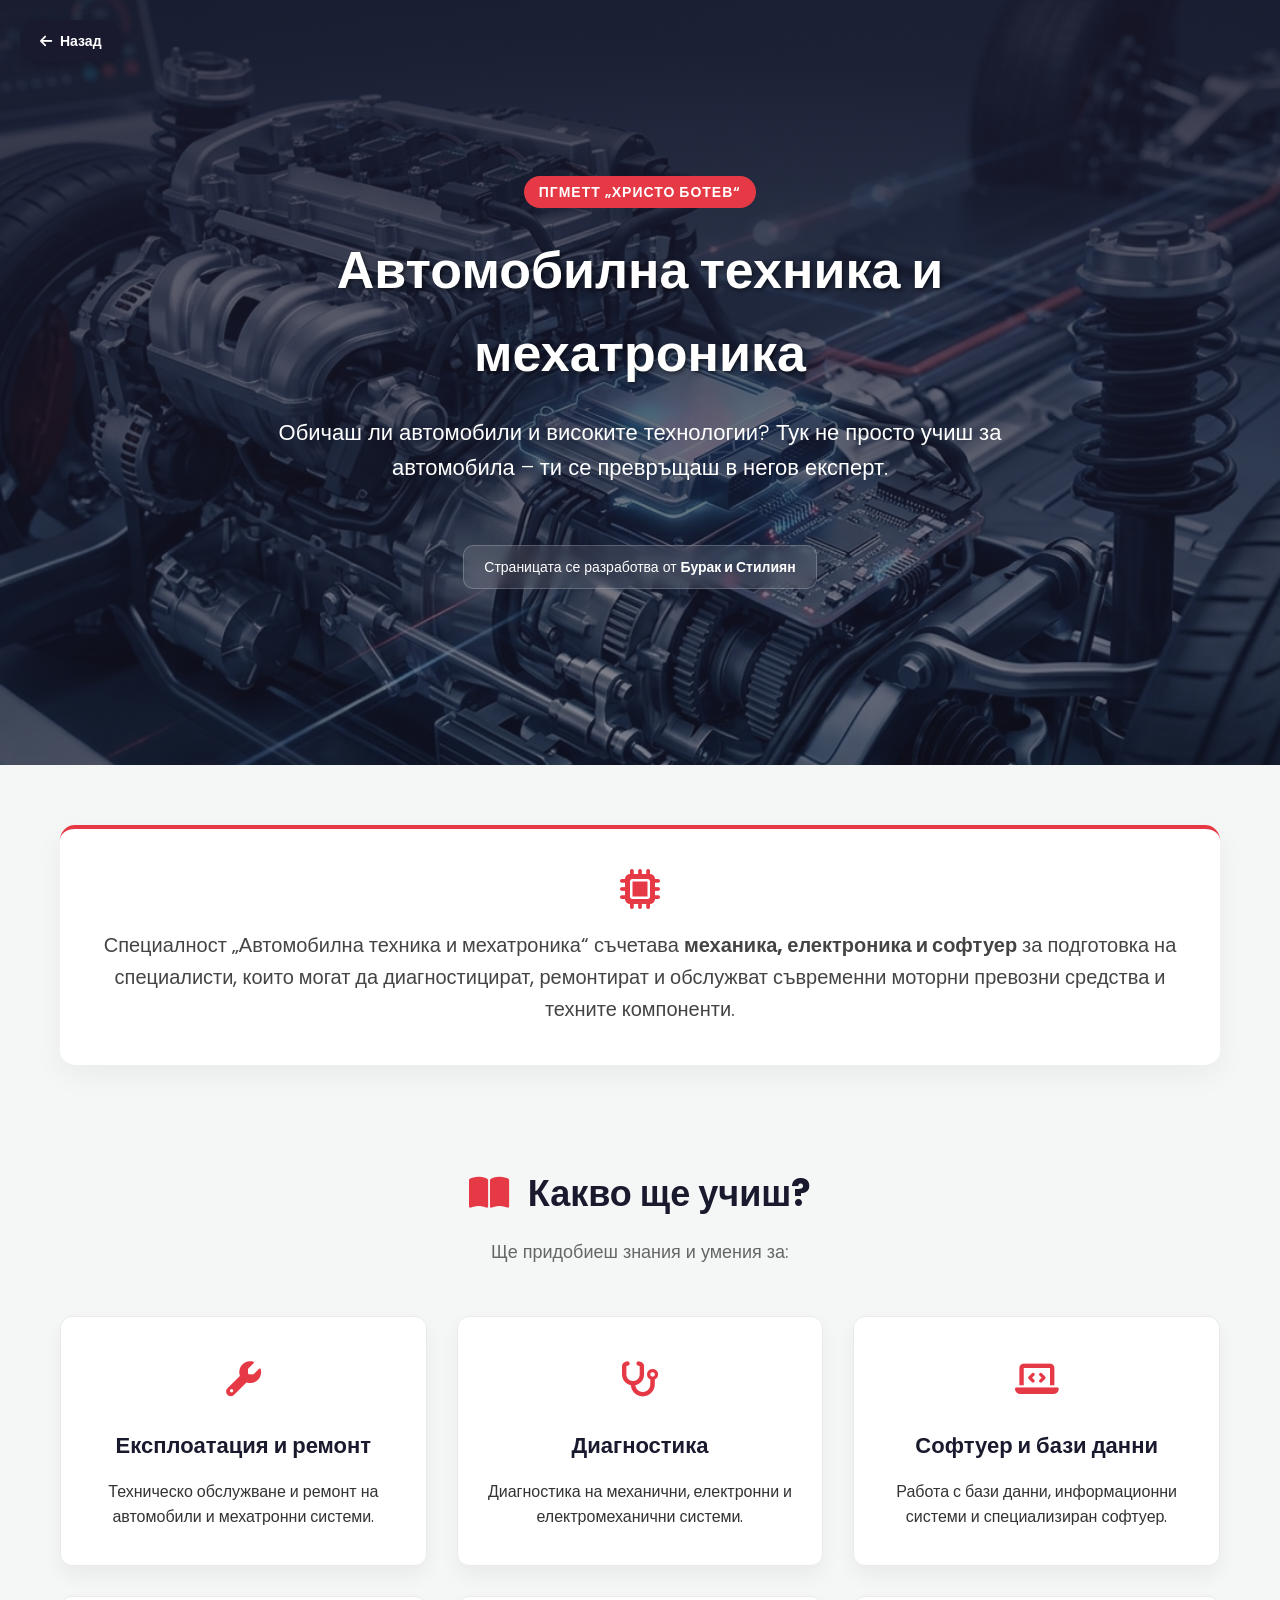
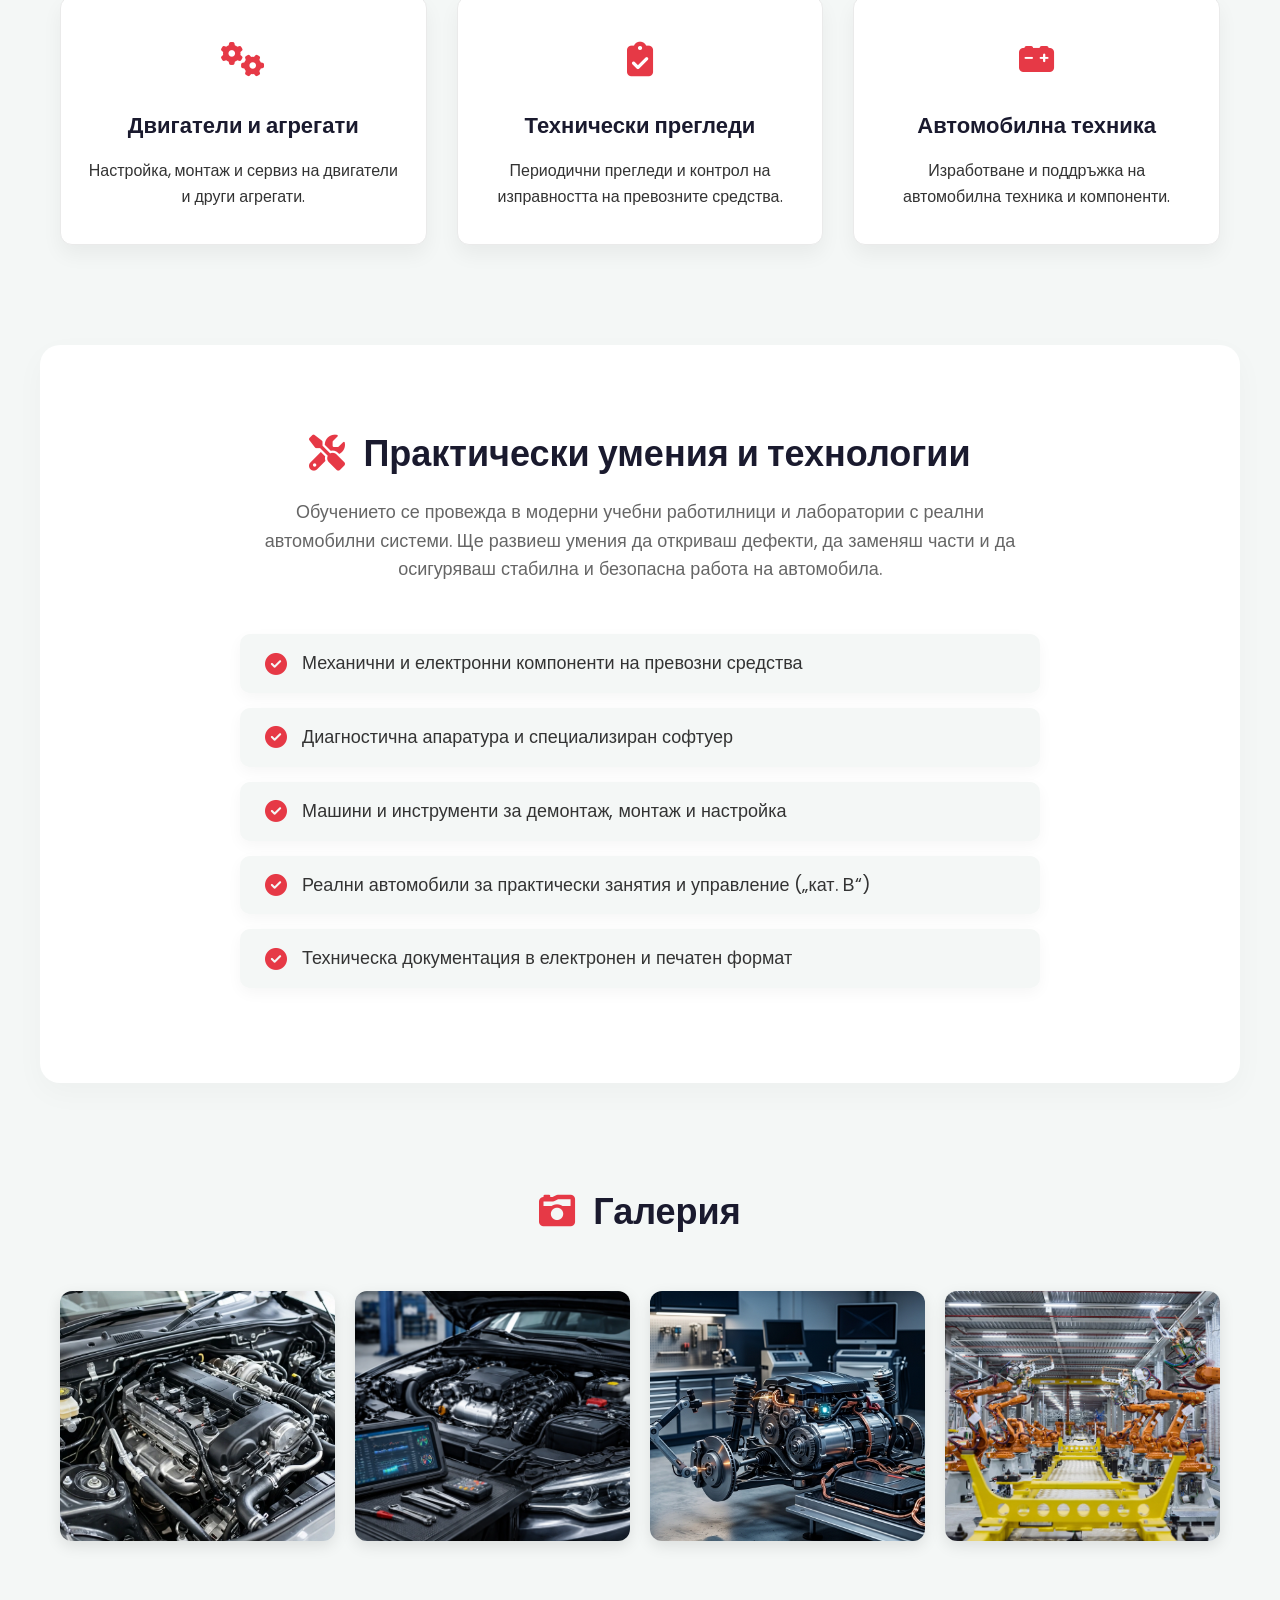
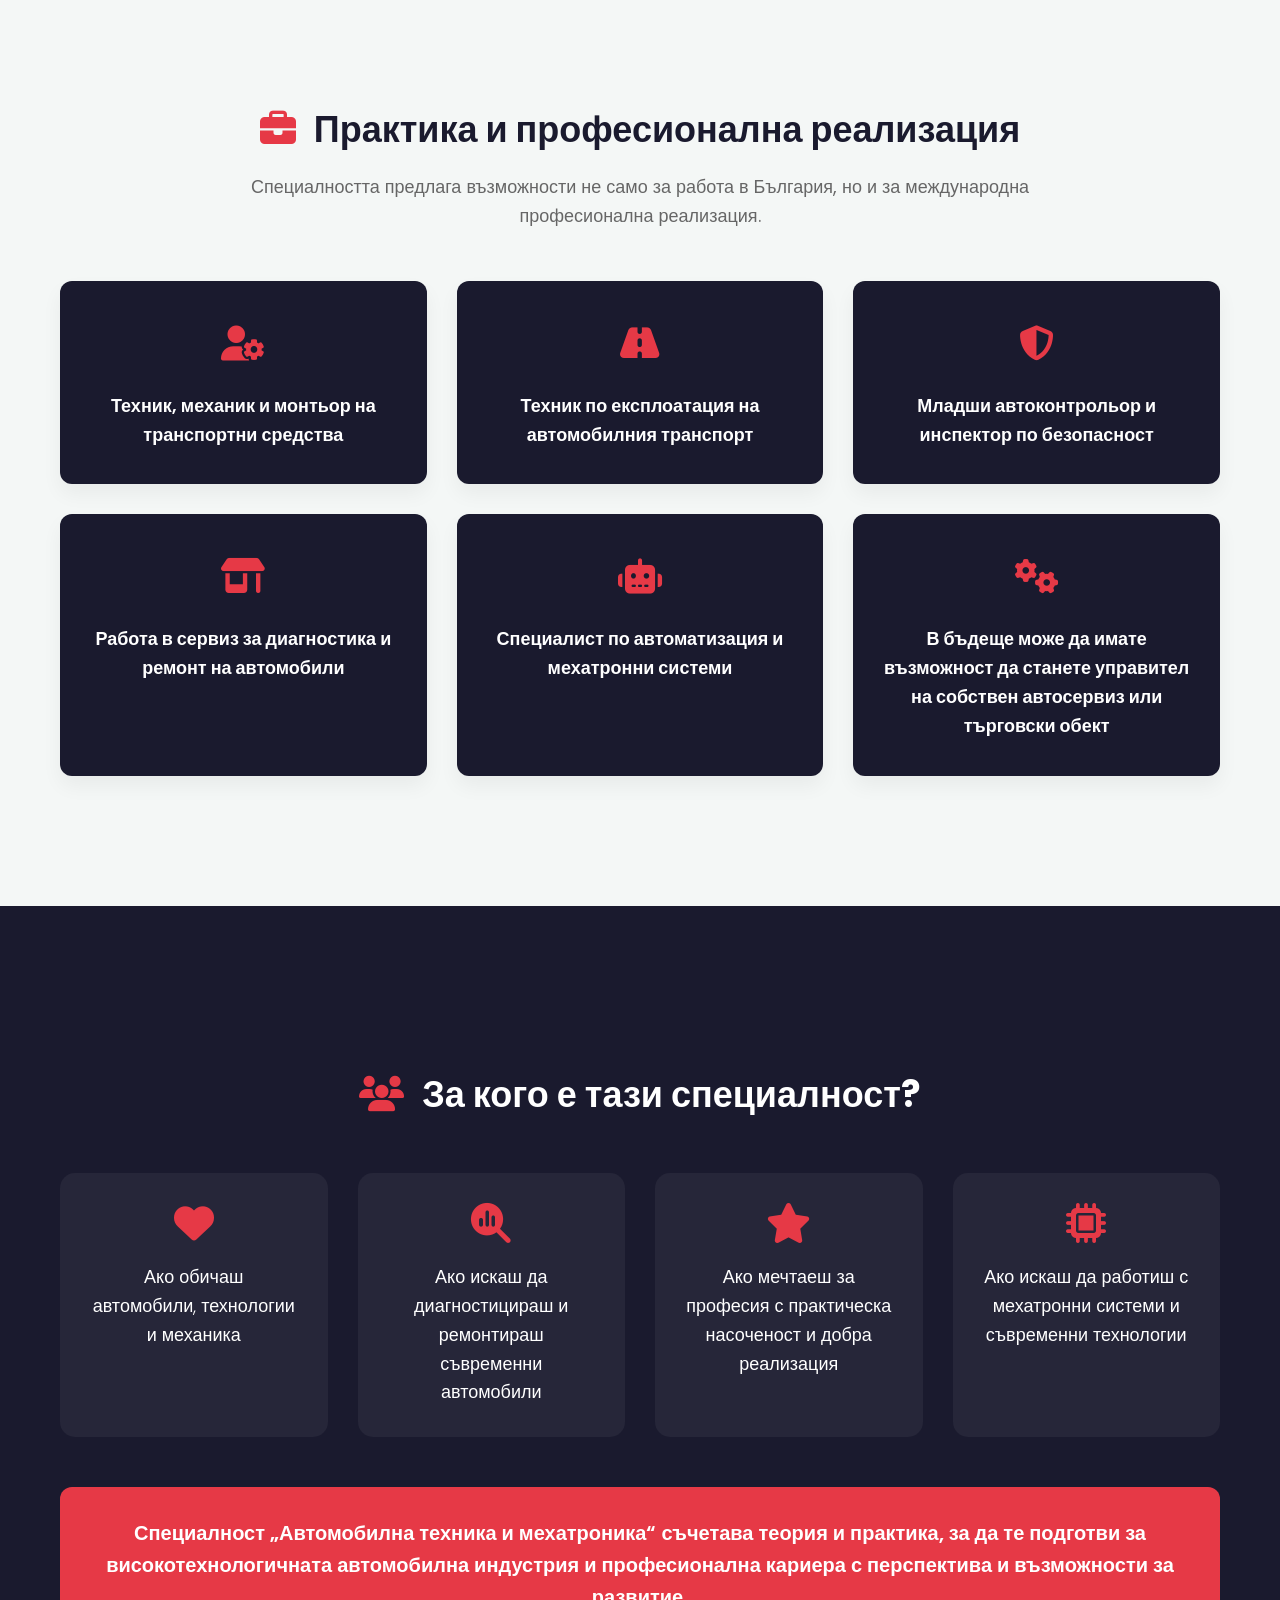
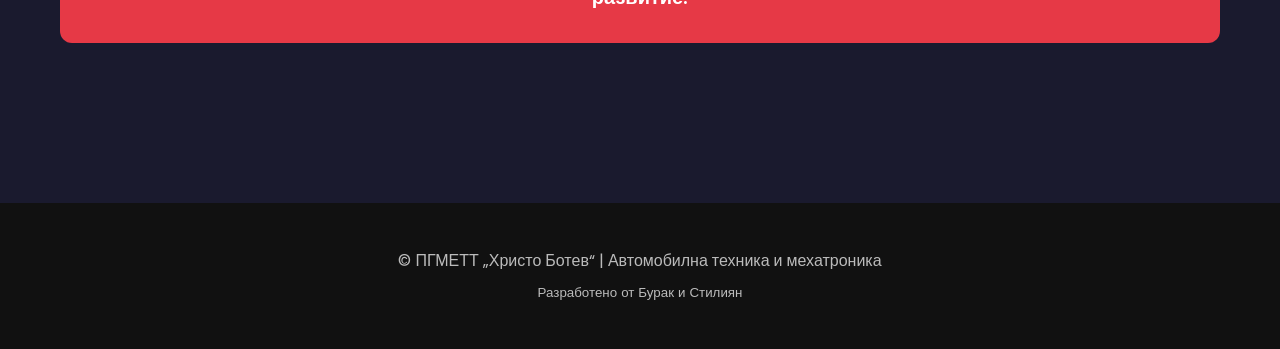
==== commit 616d18e1: "NEW ADD" ====
--- a/atm.html
+++ b/atm.html
@@ -13,7 +13,7 @@
     <link href="https://fonts.googleapis.com/css2?family=Poppins:wght@300;400;600;700&display=swap" rel="stylesheet">
 
     <link rel="stylesheet" href="https://cdnjs.cloudflare.com/ajax/libs/font-awesome/6.4.0/css/all.min.css">
-
+    <link rel="icon" href="./Images/fav-icon.svg">
 
 </head>
 
@@ -133,6 +133,10 @@
             <div class="card card-dark">
                 <div class="card-icon"><i class="fa-solid fa-robot"></i></div>
                 <p>Специалист по автоматизация и мехатронни системи</p>
+            </div>
+            <div class="card card-dark">
+                <div class="card-icon"><i class="fa-solid fa-gears"></i></div>
+                <p>В бъдеще може да имате възможност да станете управител на собствен автосервиз или търговски обект</p>
             </div>
 
         </div>
--- a/Styles/atm.css
+++ b/Styles/atm.css
@@ -1,4 +1,13 @@
 /* --- ОСНОВНИ НАСТРОЙКИ --- */
+
+html {
+    scroll-behavior: smooth;
+}
+
+::selection {
+    background: var(--accent-color);
+    color: white;
+}
 
 :root {
     --primary-color: #1a1a2e;
@@ -57,7 +66,7 @@
 
 .hero {
     height: 85vh;
-    background: url("../Images/avtomobilna-tehnika-i-mehatronika/car1.jpg") center/cover no-repeat;
+    background: url("../Images/atm/car-background.webp") center/cover no-repeat;
     display: flex;
     align-items: center;
     justify-content: center;
@@ -77,7 +86,8 @@
     left: 0;
     width: 100%;
     height: 100%;
-    background: linear-gradient(to bottom, rgba(0, 0, 0, 0.7), rgba(0, 0, 0, 0.4));
+    /* По-тъмен градиент, за да изпъкне белия текст върху новата снимка */
+    background: linear-gradient(to bottom, rgba(26, 26, 46, 0.8), rgba(26, 26, 46, 0.5));
 }
 
 .hero-text {
